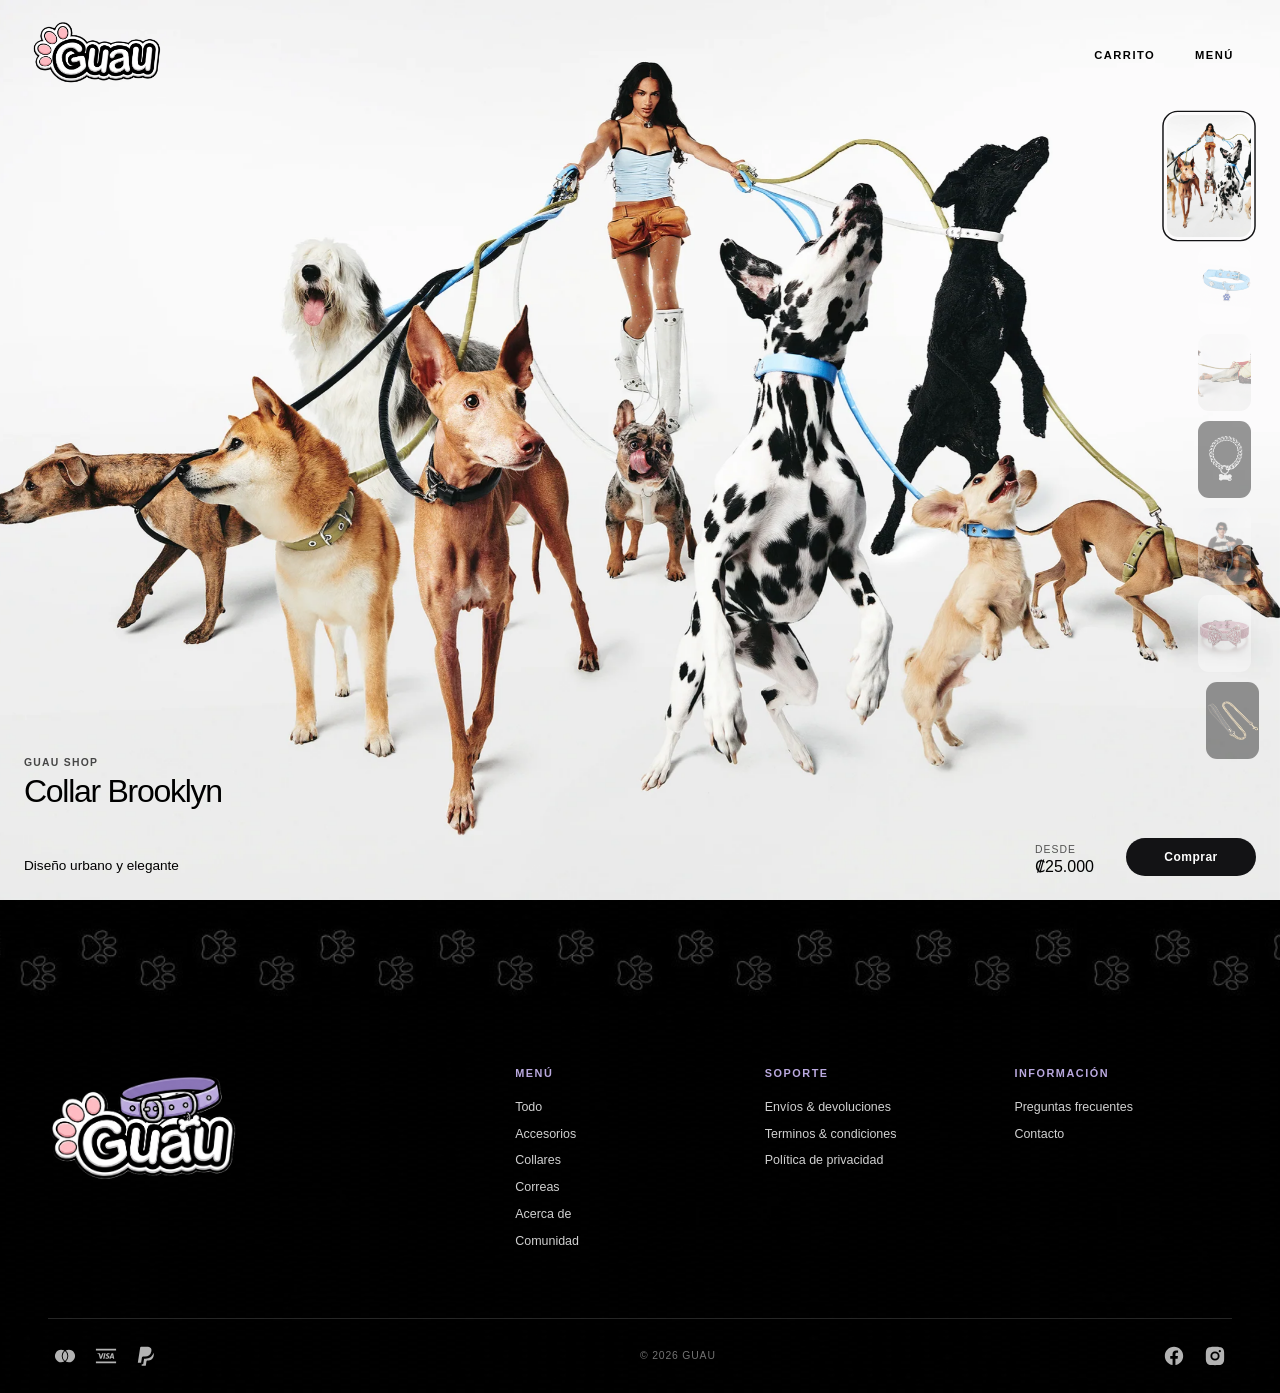
==== index.html @ c8d1e0d3 "first commit" ====
<!DOCTYPE html>
<html lang="en">

<head>
    <meta charset="UTF-8">
    <meta name="viewport" content="width=device-width, initial-scale=1.0">

    <title>GUAU SHOP</title>

    <meta name="description"
        content="GUAU es una tienda de accesorios para perros inspirada en la estética Y2K. Collares, correas y productos con estilo, personalidad y mucha actitud.">

    <meta name="theme-color" content="#000000">

    <link rel="icon" href="/favicon.ico" type="image/x-icon">
    <link rel="shortcut icon" href="/favicon.ico" type="image/x-icon">

    <link rel="stylesheet" href="/css/base.css">
    <link rel="stylesheet" href="/css/header.css">
    <link rel="stylesheet" href="/css/slider.css">
    <link rel="stylesheet" href="/css/cart.css">
    <link rel="stylesheet" href="/css/footer.css">

    <link rel="stylesheet" href="https://cdn.jsdelivr.net/npm/swiper@8/swiper-bundle.min.css" />

    <script src="https://code.jquery.com/jquery-3.6.3.min.js"
        integrity="sha256-pvPw+upLPUjgMXY0G+8O0xUf+/Im1MZjXxxgOcBQBXU=" crossorigin="anonymous"></script>

    <script src="//lunge.world/cdn/shop/t/2/assets/SwupBodyClassPlugin.min.js?v=13" type="text/javascript"></script>
</head>

<body class="template-index">
    <div id="mini-cart" class="panel cart-panel">
        <div class="cart-panel__content">
            <div class="cart-panel__inner">

                <!-- Cart header -->
                <div class="cart-panel__header">
                    <p class="cart-panel__title">
                        Carrito (<span id="cart-count">0</span>)
                    </p>

                    <button type="button" class="close-panel menu-close" aria-label="Cerrar carrito">
                        <svg class="menu-close-icon" width="41" height="41" viewBox="0 0 41 41" fill="none"
                            xmlns="http://www.w3.org/2000/svg">
                            <rect width="41" height="41" rx="10" fill="black" />
                            <rect x="25.9004" y="16.25" width="14" height="1.2" transform="rotate(135 25.9004 16.25)"
                                fill="#F6F5F0" />
                            <rect x="24.9004" y="26.25" width="14" height="1.2" transform="rotate(-135 24.9004 26.25)"
                                fill="#F6F5F0" />
                        </svg>
                    </button>
                </div>

                <!-- Empty cart -->
                <div class="cart-panel__empty empty-state">
                    <p class="cart-panel__empty-message">
                        Tu carrito está vacío
                    </p>

                    <div class="cart-panel__footer">
                        <a href="/collections/all" class="cart-panel__shop-button">
                            Explorar productos
                        </a>
                    </div>
                </div>

            </div>
        </div>
    </div>

    <div id="menu-content" class="panel menu-panel">
        <div class="menu-header">
            <p class="menu-title">Menú</p>

            <div class="close-panel menu-close" role="button" tabindex="0" aria-label="Cerrar menú">
                <svg class="menu-close-icon" width="41" height="41" viewBox="0 0 41 41" fill="none"
                    xmlns="http://www.w3.org/2000/svg">
                    <rect width="41" height="41" rx="10" fill="black" />
                    <rect x="25.9004" y="16.25" width="14" height="1.2" transform="rotate(135 25.9004 16.25)"
                        fill="#F6F5F0" />
                    <rect x="24.9004" y="26.25" width="14" height="1.2" transform="rotate(-135 24.9004 26.25)"
                        fill="#F6F5F0" />
                </svg>
            </div>
        </div>

        <div class="menu-navigation">
            <a class="menu-link" href="/collections/all">Todo</a>
            <a class="menu-link" href="/collections/accessories">Accesorios</a>
            <a class="menu-link" href="/collections/bundle-save">Paquete y Ahorro</a>
            <a class="menu-link" href="/collections/collar">Collares</a>
            <a class="menu-link" href="/collections/harness">Arneses</a>
            <a class="menu-link" href="/collections/leash">Correas</a>
        </div>

        <div class="menu-info">
            <a class="menu-link" href="/pages/about">Información</a>
        </div>
    </div>


    <div class="page-container">
        <header class="site-header">
            <div class="header-container">

                <a href="/" class="site-logo-link" aria-label="Ir al inicio">
                    <h1 class="site-logo">
                        <img class="site-logo-image" width="115" height="27" src="/images/logo.png" alt="Logo">
                    </h1>
                </a>

                <nav class="header-actions" aria-label="Acciones principales">

                    <div class="menu-wrapper menu-wrapper-navigation">
                        <div class="menu-trigger" data-trigger="mini-cart" role="button" tabindex="0">
                            <span class="header-span">
                                CARRITO
                            </span>
                        </div>
                    </div>

                    <div class="menu-wrapper menu-wrapper-navigation">
                        <div class="menu-trigger" data-trigger="menu-content" role="button" tabindex="0">
                            <span class="header-span">
                                MENÚ
                            </span>
                        </div>
                    </div>
                </nav>
            </div>
        </header>

        <main role="main" id="swup" class="page-transition">
            <section id="shopify-section-slider" class="shopify-section hero-section">

                <div class="home-slider hero-slider">
                    <div class="swiper-wrapper" id="hero-slides"><!-- DINAMIC CONTENT --></div>

                    <div class="mobile-slider-scrollbar">
                        <div class="slider-scrollbar"></div>
                    </div>
                </div>

                <div class="slider-thumbs thumbnail-slider">
                    <div class="swiper-wrapper thumbnail-wrapper" id="slider-thumbnails"><!-- DINAMIC CONTENT --></div>
                </div>
            </section>
        </main>

        <!-- FOOTER -->
        <footer class="footer">
            <div class="container">
                <div class="footer_inner">
                    <div class="c-footer">
                        <div class="layout">
                            <div class="layout_item w-50">
                                <div class="newsletter">
                                    <img class="footer-logo" src="/images/footer-logo.png" alt="Footer logo">
                                </div>
                            </div>

                            <div class="layout_item w-25">
                                <nav class="c-nav-tool">
                                    <h4 class="c-nav-tool_title">Menú</h4>
                                    <ul class="c-nav-tool_list">
                                        <li>
                                            <a href="/collections/all" class="c-link">Todo</a>
                                        </li>

                                        <li>
                                            <a href="/collections/all" class="c-link">Accesorios</a>
                                        </li>

                                        <li>
                                            <a href="/pages/about-us" class="c-link">Collares</a>
                                        </li>

                                        <li>
                                            <a href="/blogs/community" class="c-link">Correas</a>
                                        </li>

                                        <li>
                                            <a href="/pages/about-us" class="c-link">Acerca de</a>
                                        </li>

                                        <li>
                                            <a href="/blogs/community" class="c-link">Comunidad</a>
                                        </li>
                                    </ul>
                                </nav>
                            </div>

                            <div class="layout_item w-25">
                                <nav class="c-nav-tool">
                                    <h4 class="c-nav-tool_title">Soporte</h4>
                                    <ul class="c-nav-tool_list">

                                        <li class="c-nav-tool_item">
                                            <a href="/pages/shipping-returns" class="c-link">Envíos &amp;
                                                devoluciones</a>
                                        </li>

                                        <li class="c-nav-tool_item">
                                            <a href="/pages/terms-conditions" class="c-link">Terminos &amp;
                                                condiciones</a>
                                        </li>

                                        <li class="c-nav-tool_item">
                                            <a href="/pages/privacy-policy" class="c-link">Política de privacidad</a>
                                        </li>
                                    </ul>
                                </nav>
                            </div>

                            <div class="layout_item w-25">
                                <nav class="c-nav-tool">
                                    <h4 class="c-nav-tool_title">Información</h4>
                                    <ul class="c-nav-tool_list">
                                        <li class="c-nav-tool_item">
                                            <a href="/pages/help" class="c-link">Preguntas frecuentes</a>
                                        </li>

                                        <li class="c-nav-tool_item">
                                            <a href="/pages/contact" class="c-link">Contacto</a>
                                        </li>
                                    </ul>
                                </nav>
                            </div>
                        </div>
                        <div class="layout c-2">
                            <div class="layout_item w-50">
                                <ul class="socials-div">
                                    <li>
                                        <svg class="footer-icon" xmlns="http://www.w3.org/2000/svg" viewBox="0 0 24 24"
                                            width="32" height="32">
                                            <path fill="none" d="M0 0h24v24H0z" />
                                            <path
                                                d="M12 6.654a6.786 6.786 0 0 1 2.596 5.344A6.786 6.786 0 0 1 12 17.34a6.786 6.786 0 0 1-2.596-5.343A6.786 6.786 0 0 1 12 6.654zm-.87-.582A7.783 7.783 0 0 0 8.4 12a7.783 7.783 0 0 0 2.728 5.926 6.798 6.798 0 1 1 .003-11.854zm1.742 11.854A7.783 7.783 0 0 0 15.6 12a7.783 7.783 0 0 0-2.73-5.928 6.798 6.798 0 1 1 .003 11.854z" />
                                        </svg>
                                    </li>
                                    <li>
                                        <svg class="footer-icon" xmlns="http://www.w3.org/2000/svg" viewBox="0 0 24 24"
                                            width="32" height="32">
                                            <path fill="none" d="M0 0h24v24H0z" />
                                            <path
                                                d="M1 4h22v2H1V4zm0 14h22v2H1v-2zm18.622-3.086l-.174-.87h-1.949l-.31.863-1.562.003c1.005-2.406 1.75-4.19 2.236-5.348.127-.303.353-.457.685-.455.254.002.669.002 1.245 0L21 14.912l-1.378.003zm-1.684-2.062h1.256l-.47-2.18-.786 2.18zM7.872 9.106l1.57.002-2.427 5.806-1.59-.001c-.537-2.07-.932-3.606-1.184-4.605-.077-.307-.23-.521-.526-.622-.263-.09-.701-.23-1.315-.419v-.16h2.509c.434 0 .687.21.769.64l.62 3.289 1.574-3.93zm3.727.002l-1.24 5.805-1.495-.002 1.24-5.805 1.495.002zM14.631 9c.446 0 1.01.138 1.334.267l-.262 1.204c-.293-.118-.775-.277-1.18-.27-.59.009-.954.256-.954.493 0 .384.632.578 1.284.999.743.48.84.91.831 1.378-.01.971-.831 1.929-2.564 1.929-.791-.012-1.076-.078-1.72-.306l.272-1.256c.656.274.935.361 1.495.361.515 0 .956-.207.96-.568.002-.257-.155-.384-.732-.702-.577-.317-1.385-.756-1.375-1.64C12.033 9.759 13.107 9 14.63 9z" />
                                        </svg>
                                    </li>
                                    <li>
                                        <svg class="footer-icon" xmlns="http://www.w3.org/2000/svg" viewBox="0 0 24 24"
                                            width="32" height="32">
                                            <path fill="none" d="M0 0h24v24H0z" />
                                            <path
                                                d="M20.067 8.478c.492.88.556 2.014.3 3.327-.74 3.806-3.276 5.12-6.514 5.12h-.5a.805.805 0 0 0-.794.68l-.04.22-.63 3.993-.032.17a.804.804 0 0 1-.794.679H7.72a.483.483 0 0 1-.477-.558L7.418 21h1.518l.95-6.02h1.385c4.678 0 7.75-2.203 8.796-6.502zm-2.96-5.09c.762.868.983 1.81.752 3.285-.019.123-.04.24-.062.36-.735 3.773-3.089 5.446-6.956 5.446H8.957c-.63 0-1.174.414-1.354 1.002l-.014-.002-.93 5.894H3.121a.051.051 0 0 1-.05-.06l2.598-16.51A.95.95 0 0 1 6.607 2h5.976c2.183 0 3.716.469 4.523 1.388z" />
                                        </svg>
                                    </li>
                                </ul>
                            </div>
                            <div class="layout_item w-25">
                                <div class="footer_copyright">
                                    <p>&copy; 2026 GUAU</p>
                                </div>

                            </div>
                            <div class="layout_item w-25"
                                style="display:flex;justify-content: end;align-items: center;">
                                <ul class="socials-div">
                                    <li>
                                        <a href="#">
                                            <svg class="footer-icon" xmlns="http://www.w3.org/2000/svg"
                                                viewBox="0 0 24 24" width="32" height="32">
                                                <path fill="none" d="M0 0h24v24H0z" />
                                                <path
                                                    d="M12 2C6.477 2 2 6.477 2 12c0 4.991 3.657 9.128 8.438 9.879V14.89h-2.54V12h2.54V9.797c0-2.506 1.492-3.89 3.777-3.89 1.094 0 2.238.195 2.238.195v2.46h-1.26c-1.243 0-1.63.771-1.63 1.562V12h2.773l-.443 2.89h-2.33v6.989C18.343 21.129 22 16.99 22 12c0-5.523-4.477-10-10-10z" />
                                            </svg>
                                        </a>
                                    </li>
                                    <li>
                                        <a href="#">
                                            <svg class="footer-icon" xmlns="http://www.w3.org/2000/svg"
                                                viewBox="0 0 24 24" width="32" height="32">
                                                <path fill="none" d="M0 0h24v24H0z" />
                                                <path
                                                    d="M12 2c2.717 0 3.056.01 4.122.06 1.065.05 1.79.217 2.428.465.66.254 1.216.598 1.772 1.153a4.908 4.908 0 0 1 1.153 1.772c.247.637.415 1.363.465 2.428.047 1.066.06 1.405.06 4.122 0 2.717-.01 3.056-.06 4.122-.05 1.065-.218 1.79-.465 2.428a4.883 4.883 0 0 1-1.153 1.772 4.915 4.915 0 0 1-1.772 1.153c-.637.247-1.363.415-2.428.465-1.066.047-1.405.06-4.122.06-2.717 0-3.056-.01-4.122-.06-1.065-.05-1.79-.218-2.428-.465a4.89 4.89 0 0 1-1.772-1.153 4.904 4.904 0 0 1-1.153-1.772c-.248-.637-.415-1.363-.465-2.428C2.013 15.056 2 14.717 2 12c0-2.717.01-3.056.06-4.122.05-1.066.217-1.79.465-2.428a4.88 4.88 0 0 1 1.153-1.772A4.897 4.897 0 0 1 5.45 2.525c.638-.248 1.362-.415 2.428-.465C8.944 2.013 9.283 2 12 2zm0 5a5 5 0 1 0 0 10 5 5 0 0 0 0-10zm6.5-.25a1.25 1.25 0 0 0-2.5 0 1.25 1.25 0 0 0 2.5 0zM12 9a3 3 0 1 1 0 6 3 3 0 0 1 0-6z" />
                                            </svg>
                                        </a>
                                    </li>
                                </ul>
                            </div>
                        </div>
                    </div>
                </div>
            </div>
        </footer>
    </div>

    <div class="panel-overlay"></div>

    <script src="https://cdn.jsdelivr.net/npm/swiper@8/swiper-bundle.min.js"></script>

    <script src="/js/header.js"></script>
    <script src="/js/slider-data.js"></script>
    <script src="/js/slider-render.js"></script>
    <script src="/js/slider.js"></script>
</body>

</html>
---- css/base.css ----
:root {
  --light: #ffffff;
  --dark: #131315;
  --footer-accent: #baa9df;
  --footer-muted: rgba(255, 255, 255, 0.6);
  --footer-border: rgba(255, 255, 255, 0.15);
}

*,
*:before,
*:after {
  margin: 0;
  padding: 0;
  box-sizing: border-box;
  background: none;
  text-decoration: none;
  outline: none;
  font-family: inherit;
  font-size: inherit;
  line-height: inherit;
  color: inherit;
  -moz-osx-font-smoothing: grayscale;
  -webkit-font-smoothing: antialiased;
  -webkit-text-size-adjust: none;
  text-size-adjust: none;
}

body,
html {
  width: 100%;
  height: 100%;
}

body {
  font-family: Clear, sans-serif;
}

/* CUSTOM SCROLLBAR */

html {
  scrollbar-width: thin;
  scrollbar-color: #131315 transparent;
}

body::-webkit-scrollbar {
  width: 6px;
}

body::-webkit-scrollbar-track {
  background: transparent;
}

body::-webkit-scrollbar-thumb {
  background: #131315;
  border-radius: 999px;
  border: 1px solid transparent;
  background-clip: padding-box;
}

body::-webkit-scrollbar-thumb:hover {
  background: #000;
}

/* Firefox */
html {
  scrollbar-width: thin;
  scrollbar-color: #131315 transparent;
}

h1,
h2,
h3,
h4,
h5,
h6 {
  margin: 0;
  padding: 0;
  font-weight: 400;
  font-size: inherit;
}

img {
  max-width: 100%;
}

button {
  border: 0;
}

a {
  text-decoration: none;
}

ul {
  list-style: none;
}
---- css/header.css ----
.site-header {
  position: absolute;
  top: 0;
  left: 0;
  z-index: 1000;
  width: 100%;
  background: transparent;
  font-family: "Inter", sans-serif;
}

.header-container {
  display: flex;
  align-items: center;
  justify-content: space-between;
  width: 100%;
  padding: 1rem 1.5rem;
}

.site-logo {
  margin: 0;
  padding: 0;
  line-height: 0;
}

.site-logo-link {
  display: inline-flex;
  align-items: center;
  text-decoration: none;
  transition:
    opacity 0.25s ease,
    transform 0.25s ease;
}

.site-logo-link:hover {
  opacity: 0.8;
  transform: translateY(-1px);
}

.site-logo-image {
  display: block;
  width: auto;
  height: 80px;
  object-fit: contain;
}

.header-actions {
  position: relative;
  display: flex;
  align-items: center;
  gap: 0.35rem;
}

.menu-wrapper {
  position: relative;
}

.menu-trigger {
  position: relative;
  display: flex;
  align-items: center;
  justify-content: center;
  min-height: 42px;
  padding: 0 0.65rem;
  cursor: pointer;
  user-select: none;
  transition:
    opacity 0.25s ease;
}

.menu-trigger:hover {
  opacity: 0.65;
}

.header-span {
  display: flex;
  align-items: center;
  justify-content: center;
  min-width: 40px;
  height: 40px;
  color: inherit;
  font-size: 0.65rem;
  font-weight: 600;
  line-height: 1;
  letter-spacing: 0.13em;
  text-transform: uppercase;
  white-space: nowrap;
}

.header-span,
.cart-icon {
  pointer-events: none;
}

.menu-panel {
  width: 360px;
  max-width: calc(100vw - 2rem);
  margin: 0.5rem;
  padding: 1rem;
  box-sizing: border-box;

  color: #131315;
  opacity: 0;
  visibility: hidden;
  pointer-events: none;

  border-radius: 12px;
  transform: translateX(20px);

  background-color: #fff;

  transition:
    opacity 0.3s ease,
    visibility 0.3s ease,
    transform 0.3s ease;
}

/* ==========================================
   MENU PANEL
========================================== */

.menu-panel {
  width: 360px;
  max-width: calc(100vw - 2rem);
  margin: 0.5rem;
  padding: 1rem;
  box-sizing: border-box;

  position: fixed;
  top: 0;
  right: 0;
  z-index: 9999;

  color: #131315;
  background-color: #fff;
  border-radius: 12px;

  opacity: 0;
  visibility: hidden;
  pointer-events: none;

  transform: translateX(20px);

  transition:
    opacity 0.3s ease,
    visibility 0.3s ease,
    transform 0.3s ease;
}

/* ==========================================
   CART PANEL
========================================== */

.cart-panel {
  width: 400px;
  max-width: calc(100vw - 1rem);
  height: 100vh;

  position: fixed;
  top: 0;
  right: 0;
  z-index: 9999;

  box-sizing: border-box;

  background: #fff;

  opacity: 0;
  visibility: hidden;
  pointer-events: none;

  transform: translateX(calc(100% + 1rem));

  transition:
    transform 0.4s cubic-bezier(0.65, 0.05, 0.36, 1),
    opacity 0.4s ease,
    visibility 0.4s ease;

  -webkit-transform: translateX(calc(100% + 1rem));
  -webkit-transition:
    -webkit-transform 0.4s cubic-bezier(0.65, 0.05, 0.36, 1),
    opacity 0.4s ease,
    visibility 0.4s ease;
}

/* ==========================================
   MENU ABIERTO
========================================== */

.menu-panel.active {
  opacity: 1;
  visibility: visible;
  pointer-events: auto;
  transform: translateX(0);
}

/* ==========================================
   CARRITO ABIERTO
========================================== */

.cart-panel.active {
  opacity: 1;
  visibility: visible;
  pointer-events: auto;

  transform: translateX(0);
  -webkit-transform: translateX(0);
}

/* ==========================================
   MENU HEADER
========================================== */

.menu-header {
  display: flex;
  align-items: center;
  justify-content: space-between;
  width: 100%;
}

.menu-title {
  margin: 0;
  padding: 0.5rem 0;
  color: #131315;
  font-size: 0.85rem;
  font-weight: 500;
  line-height: 1.4;
}

.menu-close {
  width: 33px;
  display: flex;
  align-items: center;
  justify-content: center;
  cursor: pointer;
  line-height: 0;
  transition: opacity 0.2s ease;
}

.menu-close:hover {
  opacity: 0.7;
}

.menu-close-icon {
  display: block;
  pointer-events: none;
}

/* ==========================================
   MENU NAVIGATION
========================================== */

.menu-navigation {
  display: flex;
  flex-direction: column;
  padding-top: 1rem;
  margin-bottom: 3rem;
}

.menu-link {
  position: relative;
  display: inline-flex;
  align-items: center;
  width: fit-content;

  margin-bottom: 0.5rem;

  color: #131315;
  font-size: 0.85rem;
  font-weight: 400;
  line-height: 1.5;

  text-decoration: none;

  transition:
    opacity 0.2s ease,
    transform 0.2s ease;
}

.menu-link::after {
  content: "";

  position: absolute;
  left: 0;
  bottom: 0;

  width: 0;
  height: 1px;

  background-color: currentColor;

  transition: width 0.25s ease;
}

.menu-link:hover {
  opacity: 0.7;
  transform: translateX(3px);
}

.menu-link:hover::after {
  width: 100%;
}

.menu-info {
  padding-bottom: 0.25rem;
}

/* ==========================================
   OVERLAY
========================================== */

.panel-overlay {
  position: fixed;
  inset: 0;

  z-index: 9998;

  background: rgba(19, 19, 21, 0.45);

  opacity: 0;
  visibility: hidden;
  pointer-events: none;

  transition:
    opacity 0.4s ease,
    visibility 0.4s ease;
}

.panel-overlay.active {
  opacity: 1;
  visibility: visible;
  pointer-events: auto;
}

/* ==========================================
   HEADER COLORS
========================================== */

.site-header.header-light .header-span {
  color: #000 !important;
}

.site-header.header-dark .header-span {
  color: #fff !important;
}

@media screen and (min-width: 768px) {
  .menu-panel {
    margin: 0.75rem;
  }
}

@media screen and (min-width: 1024px) {
  .menu-panel {
    margin: 0.75rem;
  }
}

@media screen and (max-width: 600px) {
  .menu-panel {
    top: 0.5rem;
    right: 0.5rem;
    width: calc(100vw - 1rem);
    max-width: none;
    margin: 0;
    padding: 1rem;
    border-radius: 0.65rem;
  }

  .menu-title {
    font-size: 0.8rem;
  }

  .menu-navigation {
    padding-top: 0.85rem;
    margin-bottom: 2.5rem;
  }

  .menu-link {
    font-size: 0.82rem;
  }

  .menu-close-icon {
    width: 30px;
    height: 30px;
  }
}

@media screen and (max-width: 380px) {
  .menu-panel {
    top: 0.4rem;
    right: 0.4rem;
    width: calc(100vw - 0.8rem);
    padding: 0.85rem;
  }

  .menu-navigation {
    margin-bottom: 2rem;
  }

  .menu-link {
    font-size: 0.8rem;
  }
}

@media screen and (min-width: 768px) {
  .header-container {
    padding: 1rem 1.5rem;
  }

  .header-actions {
    gap: 0.5rem;
  }

  .menu-trigger {
    min-height: 44px;
    padding: 0 0.75rem;
  }

  .header-span {
    font-size: 0.68rem;
  }
}

@media screen and (min-width: 1024px) {
  .header-container {
    padding: 1rem 2rem;
  }

  .header-actions {
    gap: 0.75rem;
  }

  .menu-trigger {
    padding: 0 0.85rem;
  }

  .header-span {
    font-size: 0.7rem;
  }
}

@media screen and (max-width: 480px) {
  .header-container {
    padding: 0.75rem 0.85rem;
  }

  .site-logo-image {
    width: 120px;
    height: auto;
  }

  .header-actions {
    gap: 0.15rem;
  }

  .menu-trigger {
    min-height: 38px;
    padding: 0 0.4rem;
  }

  .header-span {
    min-width: 36px;
    height: 36px;

    font-size: 0.58rem;
    letter-spacing: 0.1em;
  }
}
---- css/slider.css ----
.page-transition {
  width: 100%;
}

.hero-section {
  position: relative;
  width: 100%;
}

.hero-slider {
  position: relative;
  top: 0;
  left: 0;
  width: 100%;
  height: 100vh;
  overflow: hidden;
}

.hero-slide {
  position: relative;
  width: 100%;
  height: 100%;
  overflow: hidden;
}

.hero-slide-content {
  position: relative;
  width: 100%;
  height: 100%;
}

.hero-media {
  display: block;
  width: 100%;
  height: 100%;
}

.hero-image {
  display: block;
  width: 100%;
  height: 100%;
  object-fit: cover;
}

.swiper-nav {
  position: absolute;
  top: 0;
  z-index: 99;
  width: 50%;
  height: 100%;
}

.swiper-prev {
  left: 0;
}

.swiper-next {
  right: 0;
}

.slider-info {
  position: absolute;
  left: 0;
  bottom: 0;
  z-index: 100;
  width: 100%;
  padding: 2rem;
  pointer-events: none;
}

.hero-info {
  width: 100%;
  color: inherit;
}

.hero-info-main {
  width: 100%;
}

.hero-info-heading {
  width: 100%;
  margin-bottom: 2rem;
}

.hero-eyebrow {
  display: block;

  margin-bottom: 0.5rem;

  font-size: 0.65rem;
  font-weight: 600;
  letter-spacing: 0.12em;
  text-transform: uppercase;

  opacity: 0.7;
}

.hero-title {
  max-width: 700px;

  margin: 0;

  font-size: clamp(2rem, 4vw, 4.5rem);
  font-weight: 500;
  line-height: 0.95;
  letter-spacing: -0.04em;
}

.hero-info-footer {
  display: flex;
  align-items: flex-end;
  justify-content: space-between;

  width: 100%;

  gap: 2rem;
}

.hero-description-wrapper {
  max-width: 360px;
}

.hero-description {
  margin: 0;

  font-size: 0.85rem;
  line-height: 1.45;
}

.hero-purchase {
  display: flex;
  align-items: flex-end;

  gap: 2rem;

  flex-shrink: 0;
}

.hero-price {
  display: flex;
  flex-direction: column;

  gap: 0.15rem;

  white-space: nowrap;
}

.hero-price-label {
  font-size: 0.65rem;
  text-transform: uppercase;
  letter-spacing: 0.1em;

  opacity: 0.65;
}

.hero-price-value {
  font-size: 1rem;
  font-weight: 500;
}

.hero-info-action {
  display: flex;
  align-items: center;
  justify-content: flex-end;
}

.shop-btn {
  display: inline-flex;
  align-items: center;
  justify-content: center;

  min-width: 130px;

  padding: 0.75rem 1.25rem;

  margin: 0;

  border-radius: 999px;

  font-size: 0.75rem;
  font-weight: 600;
  letter-spacing: 0.04em;

  text-decoration: none;

  cursor: pointer;
  pointer-events: auto;

  transition:
    opacity 0.2s ease,
    transform 0.2s ease;
}

.shop-btn:hover {
  opacity: 0.8;
}

.shop-btn:active {
  transform: scale(0.97);
}

.hero-slide.theme-light {
  color: #000 !important;
}

.hero-slide.theme-light .hero-info,
.hero-slide.theme-light .hero-title,
.hero-slide.theme-light .hero-description,
.hero-slide.theme-light .hero-info-column,
.hero-slide.theme-light .hero-info-column p {
  color: #000 !important;
}

.hero-slide.theme-dark {
  color: #fff !important;
}

.hero-slide.theme-dark .hero-info,
.hero-slide.theme-dark .hero-title,
.hero-slide.theme-dark .hero-description,
.hero-slide.theme-dark .hero-info-column,
.hero-slide.theme-dark .hero-info-column p {
  color: #fff !important;
}

.hero-slide.theme-light .shop-btn {
  background-color: #131315;
  color: #fff !important;
}

.hero-slide.theme-light .shop-btn:visited,
.hero-slide.theme-light .shop-btn:hover,
.hero-slide.theme-light .shop-btn:active {
  color: #fff !important;
}

.hero-slide.theme-dark .shop-btn {
  background-color: #fff;
  color: #000 !important;
}

.hero-slide.theme-dark .shop-btn:visited,
.hero-slide.theme-dark .shop-btn:hover,
.hero-slide.theme-dark .shop-btn:active {
  color: #000 !important;
}

.primary-btn-dark {
  background-color: #131315;
  color: #fff;
}

.primary-btn-white {
  background-color: #fff;
  color: #131315;
}

.hero-slide.theme-light .swiper-nav {
  color: #000 !important;
}

.hero-slide.theme-dark .swiper-nav {
  color: #fff !important;
}

.has-overlay {
  color: inherit;
}

.mobile-slider-scrollbar {
  position: absolute;
  bottom: 0;
  left: 0;
  z-index: 20;

  display: block;

  width: 100%;

  padding: 0 1rem;
  margin-bottom: 1rem;
}

.slider-scrollbar {
  width: 100%;
  height: 2px;

  background-color: rgba(0, 0, 0, 0.2);
}

.reversed-scrollbar .slider-scrollbar {
  background-color: rgba(255, 255, 255, 0.35);
}

.slider-thumbs .swiper-slide {
  width: 63px;
  height: 87px;
  border-radius: 1rem;
  position: relative;
  opacity: 0.4;
  transition: all 0.6s ease;
  -webkit-transition: all 0.6s ease;
  padding: 5px;
}

.slider-thumbs .swiper-slide:hover {
  opacity: 1;
}

.swiper-slide-thumb-active .progress {
  stroke-linecap: round;
  stroke-dasharray: 426.641px;
  stroke-dashoffset: 426.641px;
  animation: draw linear forwards;
}

@keyframes draw {
  0% {
    stroke-dashoffset: 426.641px;
  }
  to {
    stroke-dashoffset: 0;
  }
}

.slider-thumbs .swiper-slide:not(:last-child) {
  margin-right: 8px;
}

.slider-thumbs .swiper-slide-thumb-active {
  width: 94px;
  height: 132px;
  opacity: 1;
}

.slider-thumbs .swiper-slide .progress-thumb {
  opacity: 0;
  transition: none;
  -webkit-transition: none;
}

.slider-thumbs .swiper-slide-thumb-active .progress-thumb {
  opacity: 1;
  transition: opacity 0.4s ease 0.6s;
  -webkit-transition: opacity 0.4s ease 0.6s;
}

.slider-thumbs .swiper-slide img {
  aspect-ratio: 3/5;
  border-radius: calc(1rem - 5px);
  width: 100%;
}

.thumbnail-slider {
  position: absolute;
  right: 0;
  bottom: 7.5rem;
  z-index: 99;
  display: none;
  padding: 1rem;
  overflow: hidden;
}

.thumbnail-wrapper {
  display: flex;
  flex-direction: column;
  align-items: flex-end;
}

.thumbnail-slide,
.slider-thumbnail {
  position: relative;
  width: 94px;
  height: 132px;
  cursor: pointer;
}

.thumbnail-image {
  display: block;
  width: 100%;
  height: 100%;
  object-fit: cover;
}

.progress-thumb {
  position: absolute;
  top: 0;
  left: 0;
  z-index: 2;
  width: 94px;
  height: 132px;
  pointer-events: none;
}

.progress-thumb svg {
  position: absolute;
  top: 0;
  left: 0;
  width: 94px;
  height: 132px;
  overflow: visible;
}

.progress {
  fill: none;
  stroke-width: 1.5;
  stroke-dasharray: 520;
  stroke-dashoffset: 520;
  transform-origin: center;
  animation-name: sliderProgress;
  animation-timing-function: linear;
  animation-fill-mode: forwards;
  animation-iteration-count: 1;
}

.slider-thumbnail.theme-light .progress path {
  stroke: #131315;
}

.slider-thumbnail.theme-dark .progress path {
  stroke: #fff;
}

@keyframes sliderProgress {
  from {
    stroke-dashoffset: 520;
  }

  to {
    stroke-dashoffset: 0;
  }
}

/* CURSORES DE NAVEGACIÓN DEL SLIDER */

.hero-slide.theme-light .swiper-prev {
  cursor:
    url("data:image/svg+xml,%0A%3Csvg width='41px' height='41px' viewBox='0 0 41 41' xmlns='http://www.w3.org/2000/svg'%3E%3Cg transform='translate(40 1) scale(-1 1)'%3E%3Cpolygon fill='%23000000' points='23.5195 19.51 18.0095 14 17.161 14.8485 21.8225 19.51 17.161 24.1715 18.0095 25.0201'/%3E%3Crect stroke='%23000000' stroke-opacity='.3' x='0' y='0' width='39' height='39' rx='19.5' fill='none'/%3E%3C/g%3E%3C/svg%3E"),
    pointer;
}

.hero-slide.theme-light .swiper-next {
  cursor:
    url("data:image/svg+xml,%0A%3Csvg width='41px' height='41px' viewBox='0 0 41 41' xmlns='http://www.w3.org/2000/svg'%3E%3Cg transform='translate(1 1)'%3E%3Cpolygon fill='%23000000' points='23.5195 19.51 18.0095 14 17.161 14.8485 21.8225 19.51 17.161 24.1715 18.0095 25.0201'/%3E%3Crect stroke='%23000000' stroke-opacity='.3' x='0' y='0' width='39' height='39' rx='19.5' fill='none'/%3E%3C/g%3E%3C/svg%3E"),
    pointer;
}

/* SLIDES OSCUROS → FLECHAS BLANCAS */

.hero-slide.theme-dark .swiper-prev {
  cursor:
    url("data:image/svg+xml,%0A%3Csvg width='41px' height='41px' viewBox='0 0 41 41' xmlns='http://www.w3.org/2000/svg'%3E%3Cg transform='translate(40 1) scale(-1 1)'%3E%3Cpolygon fill='%23ffffff' points='23.5195 19.51 18.0095 14 17.161 14.8485 21.8225 19.51 17.161 24.1715 18.0095 25.0201'/%3E%3Crect stroke='%23ffffff' stroke-opacity='.3' x='0' y='0' width='39' height='39' rx='19.5' fill='none'/%3E%3C/g%3E%3C/svg%3E"),
    pointer;
}

.hero-slide.theme-dark .swiper-next {
  cursor:
    url("data:image/svg+xml,%0A%3Csvg width='41px' height='41px' viewBox='0 0 41 41' xmlns='http://www.w3.org/2000/svg'%3E%3Cg transform='translate(1 1)'%3E%3Cpolygon fill='%23ffffff' points='23.5195 19.51 18.0095 14 17.161 14.8485 21.8225 19.51 17.161 24.1715 18.0095 25.0201'/%3E%3Crect stroke='%23ffffff' stroke-opacity='.3' x='0' y='0' width='39' height='39' rx='19.5' fill='none'/%3E%3C/g%3E%3C/svg%3E"),
    pointer;
}

@media (min-width: 960px) {
  .slider-info {
    padding: 1.5rem;
  }

  .hero-info {
    width: 100%;
  }

  .hero-info-action {
    width: auto;
  }

  .hero-title {
    padding-top: 0;

    margin-bottom: 0;

    font-size: 2rem;
  }

  .shop-btn {
    margin-bottom: 0;
  }

  .thumbnail-slider {
    display: block;
  }

  .mobile-slider-scrollbar {
    display: none;
  }
}

@media (max-width: 959px) {
  .slider-info {
    padding: 1.25rem;
    padding-bottom: 2rem;
  }

  .hero-info-heading {
    margin-bottom: 1.5rem;
  }

  .hero-title {
    font-size: clamp(1.8rem, 8vw, 3rem);
  }

  .hero-info-footer {
    display: flex;
    flex-direction: column;
    align-items: flex-start;

    gap: 1rem;
  }

  .hero-description-wrapper {
    max-width: 320px;
  }

  .hero-purchase {
    display: flex;
    align-items: center;
    justify-content: space-between;

    width: 100%;

    gap: 1rem;
  }

  .hero-info-action {
    justify-content: flex-end;
  }

  .shop-btn {
    min-width: 120px;
  }
}

@media (max-width: 600px) {
  .slider-info {
    padding: 1rem;
    padding-bottom: 1.5rem;
  }

  .hero-eyebrow {
    font-size: 0.58rem;
  }

  .hero-title {
    font-size: 2rem;
    line-height: 0.95;
  }

  .hero-info-heading {
    margin-bottom: 1.25rem;
  }

  .hero-info-footer {
    gap: 1rem;
  }

  .hero-description-wrapper {
    max-width: 280px;
  }

  .hero-description {
    font-size: 0.78rem;
  }

  .hero-purchase {
    width: 100%;
  }

  .hero-price {
    flex-direction: row;
    align-items: baseline;

    gap: 0.5rem;
  }

  .hero-info-action {
    width: auto;
  }

  .shop-btn {
    width: auto;
    min-width: 120px;
  }
}
---- css/cart.css ----
.cart-panel {
  position: fixed;
  top: 0;
  right: 0;
  z-index: 10000;

  width: 360px;
  max-width: calc(100vw - 2rem);
  height: calc(100vh - 1rem);

  margin: 0.5rem;

  box-sizing: border-box;

  background-color: #fff;
  color: #131315;

  border-radius: 0.75rem;

  overflow: hidden;

  opacity: 0;
  visibility: hidden;
  pointer-events: none;

  transform: translateX(20px);

  transition:
    opacity 0.3s ease,
    visibility 0.3s ease,
    transform 0.3s ease;
}

.cart-panel.is-open {
  opacity: 1;
  visibility: visible;
  pointer-events: auto;

  transform: translateX(0);
}

.cart-panel__content {
  width: 100%;
  height: 100%;

  overflow-y: auto;
  overflow-x: hidden;

  scrollbar-width: thin;
  scrollbar-color: rgba(19, 19, 21, 0.25) transparent;
}

.cart-panel__content::-webkit-scrollbar {
  width: 5px;
}

.cart-panel__content::-webkit-scrollbar-track {
  background: transparent;
}

.cart-panel__content::-webkit-scrollbar-thumb {
  background-color: rgba(19, 19, 21, 0.25);
  border-radius: 999px;
}

.cart-panel__inner {
  display: flex;
  flex-direction: column;
  justify-content: space-between;

  width: 100%;
  min-height: 100%;

  box-sizing: border-box;

  padding: 1rem;
}

.cart-panel__header {
  display: flex;
  align-items: center;
  justify-content: space-between;
  width: 100%;
  padding-bottom: 1rem;
}

.cart-panel__title {
  margin: 0;
  padding: 0.5rem 0;
  color: #131315;
  font-size: 0.85rem;
  font-weight: 500;
  line-height: 1.4;
}

.cart-panel__close:hover {
  opacity: 0.7;
}

.cart-panel__close:active {
  transform: scale(0.95);
}

.cart-panel__close:focus-visible {
  outline: 2px solid #131315;
  outline-offset: 3px;
}

.cart-panel__empty {
  display: flex;
  flex-direction: column;
  justify-content: space-between;

  flex: 1;

  min-height: 0;

  width: 100%;
}

.cart-panel__empty-message {
  display: flex;
  align-items: center;
  justify-content: center;

  flex: 1;

  margin: 0;

  padding: 2rem 0;

  color: #131315;

  font-size: 0.85rem;
  font-weight: 400;

  line-height: 1.5;

  text-align: center;
}

.cart-panel__footer {
  width: 100%;

  margin-top: 0.5rem;
  padding-top: 1rem;

  border-top: 1px solid rgba(19, 19, 21, 0.2);
}

.cart-panel__shop-button {
  display: flex;
  align-items: center;
  justify-content: center;

  width: 100%;
  min-height: 46px;

  box-sizing: border-box;

  padding: 0.75rem 1.25rem;

  border-radius: 999px;

  background-color: #131315;
  color: #fff;

  font-size: 0.75rem;
  font-weight: 600;

  line-height: 1.2;
  letter-spacing: 0.04em;

  text-align: center;
  text-decoration: none;

  cursor: pointer;

  transition:
    opacity 0.2s ease,
    transform 0.2s ease,
    background-color 0.2s ease;
}

.cart-panel__shop-button:hover {
  opacity: 0.85;
}

.cart-panel__shop-button:active {
  transform: scale(0.98);
}

.cart-panel__shop-button:focus-visible {
  outline: 2px solid #131315;
  outline-offset: 3px;
}

@media screen and (min-width: 768px) {
  .cart-panel {
    width: 360px;

    margin: 0.75rem;

    height: calc(100vh - 1.5rem);
  }

  .cart-panel__inner {
    padding: 1rem;
  }
}

@media screen and (min-width: 1024px) {
  .cart-panel {
    width: 380px;

    margin: 0.75rem;

    height: calc(100vh - 1.5rem);
  }
}

@media screen and (max-width: 600px) {
  .cart-panel {
    top: 0.5rem;
    right: 0.5rem;

    width: calc(100vw - 1rem);
    max-width: none;

    height: calc(100vh - 1rem);

    margin: 0;

    border-radius: 0.65rem;
  }

  .cart-panel__inner {
    padding: 0.9rem;
  }

  .cart-panel__header {
    padding-bottom: 0.85rem;
  }

  .cart-panel__title {
    font-size: 0.8rem;
  }

  .cart-panel__empty-message {
    padding: 1.5rem 0;

    font-size: 0.8rem;
  }

  .cart-panel__footer {
    padding-top: 0.85rem;
  }

  .cart-panel__shop-button {
    min-height: 44px;

    font-size: 0.72rem;
  }
}

@media screen and (max-width: 380px) {
  .cart-panel {
    top: 0.4rem;
    right: 0.4rem;

    width: calc(100vw - 0.8rem);
    height: calc(100vh - 0.8rem);

    border-radius: 0.6rem;
  }

  .cart-panel__inner {
    padding: 0.8rem;
  }

  .cart-panel__title {
    font-size: 0.78rem;
  }

  .cart-panel__empty-message {
    font-size: 0.78rem;
  }

  .cart-panel__shop-button {
    min-height: 42px;

    padding: 0.7rem 1rem;

    font-size: 0.7rem;
  }
}

@media (prefers-reduced-motion: reduce) {
  .cart-panel,
  .cart-panel__close,
  .cart-panel__shop-button {
    transition: none;
  }
}
---- css/footer.css ----
.footer {
  position: relative;
  display: flex;
  align-items: center;
  width: 100%;
  background-color: #000;
  background-image: url("/images/footer-bg.jpg");
  background-repeat: no-repeat;
  background-position: center;
  background-size: cover;
  color: var(--light);
  font-family: "Inter", sans-serif;
}

.footer::before {
  content: "";
  position: absolute;
  inset: 0;
  background: rgba(0, 0, 0, 0.2);
  pointer-events: none;
}

.footer_inner {
  position: relative;
  z-index: 1;
  width: 100%;
  margin-top: 8.5rem;
  padding: 2rem 2rem 1.25rem;
}

.container {
  width: 100%;
  max-width: 1400px;
  margin: 0 auto;
  padding: 0 1rem;
}

.layout {
  display: flex;
  flex-wrap: nowrap;
  width: 100%;
  column-gap: 2rem;
}

.layout_item {
  min-width: 0;
}

.w-50 {
  width: 50%;
}

.w-25 {
  width: 25%;
}

.newsletter {
  display: flex;
  align-items: flex-start;
}

.footer-logo {
  display: block;
  width: 190px;
  max-width: 100%;
  height: auto;
  object-fit: contain;
}

.c-nav-tool {
  display: flex;
  flex-direction: column;
}

.c-nav-tool_title {
  margin: 0 0 1rem;
  color: var(--footer-accent);
  font-size: 0.68rem;
  font-weight: 600;
  line-height: 1;
  letter-spacing: 0.14em;
  text-transform: uppercase;
}

.c-nav-tool_list {
  display: flex;
  flex-direction: column;
  gap: 0.15rem;
  padding: 0;
  margin: 0;
  list-style: none;
}

.c-nav-tool_item {
  margin: 0;
}

.c-link {
  position: relative;
  display: inline-flex;
  align-items: center;
  padding: 0.18rem 0;
  color: rgba(255, 255, 255, 0.82);
  font-size: 0.78rem;
  font-weight: 400;
  line-height: 1.5;
  text-decoration: none;
  transition:
    color 0.25s ease,
    transform 0.25s ease;
}

.c-link::after {
  content: "";
  position: absolute;
  left: 0;
  bottom: 0;
  width: 0;
  height: 1px;
  background-color: var(--light);
  transition: width 0.3s ease;
}

.c-link:hover {
  color: #fff;
  transform: translateX(3px);
}

.c-link:hover::after {
  width: 100%;
}

.c-2 {
  display: flex;
  align-items: center;
  margin-top: 4rem;
  padding-top: 1.25rem;
  border-top: 1px solid var(--footer-border);
}

.c-2 .layout_item {
  display: flex;
  align-items: center;
}

.socials-div {
  display: flex;
  align-items: center;
  gap: 0.35rem;
  padding: 0;
  margin: 0;
  list-style: none;
}

.footer-icon {
  display: block;
  width: 22px;
  height: 22px;
  margin: 0.4rem;
  fill: rgba(255, 255, 255, 0.7);
  transition: fill 0.25s ease;
}

.footer-icon:hover {
  fill: #fff;
}

.footer_copyright {
  display: flex;
  align-items: center;
  width: 100%;
}

.footer_copyright p {
  margin: 0;
  color: rgba(255, 255, 255, 0.45);
  font-size: 0.65rem;
  font-weight: 400;
  line-height: 1.4;
  letter-spacing: 0.08em;
  text-transform: uppercase;
}

.c-2 .layout_item:last-child {
  display: flex;
  justify-content: flex-end;
  align-items: center;
}

.c-2 .layout_item:last-child .socials-div {
  justify-content: flex-end;
}

@media (min-width: 675px) {
  .layout {
    display: flex;
    flex-wrap: nowrap;
    column-gap: 2rem;
  }

  .w-50 {
    width: 50%;
  }

  .w-25 {
    width: 25%;
  }
}

@media (max-width: 959px) {
  .footer_inner {
    margin-top: 4rem;
    padding: 2rem 1.5rem 1rem;
  }

  .layout {
    flex-wrap: wrap;
    row-gap: 3rem;
  }

  .w-50 {
    width: 50%;
  }

  .w-25 {
    width: 25%;
  }

  .c-2 {
    margin-top: 4rem;
  }
}

@media (max-width: 675px) {
  .footer {
    background-position: center;
  }

  .footer_inner {
    margin-top: 3rem;
    padding: 2rem 1rem 1rem;
  }

  .layout {
    display: grid;
    grid-template-columns: repeat(2, minmax(0, 1fr));
    gap: 2.5rem 1.5rem;
  }

  .w-50,
  .w-25 {
    width: 100%;
  }

  .layout_item:first-child {
    grid-column: 1 / -1;
  }

  .footer-logo {
    width: 155px;
  }

  .c-nav-tool_title {
    margin-bottom: 0.85rem;
    font-size: 0.62rem;
  }

  .c-link {
    font-size: 0.75rem;
  }

  .c-2 {
    display: grid;
    grid-template-columns: 1fr;
    gap: 1.5rem;
    margin-top: 3.5rem;
  }

  .c-2 .layout_item {
    width: 100%;
  }

  .c-2 .layout_item:nth-child(2) {
    justify-content: flex-start;
  }

  .c-2 .layout_item:last-child {
    justify-content: flex-start;
  }

  .c-2 .layout_item:last-child .socials-div {
    justify-content: flex-start;
  }

  .footer_copyright p {
    font-size: 0.58rem;
  }
}

@media (max-width: 420px) {
  .layout {
    column-gap: 1rem;
  }

  .footer-logo {
    width: 140px;
  }

  .c-link {
    font-size: 0.72rem;
  }

  .footer-icon {
    width: 20px;
    height: 20px;
    margin: 0.3rem;
  }
}
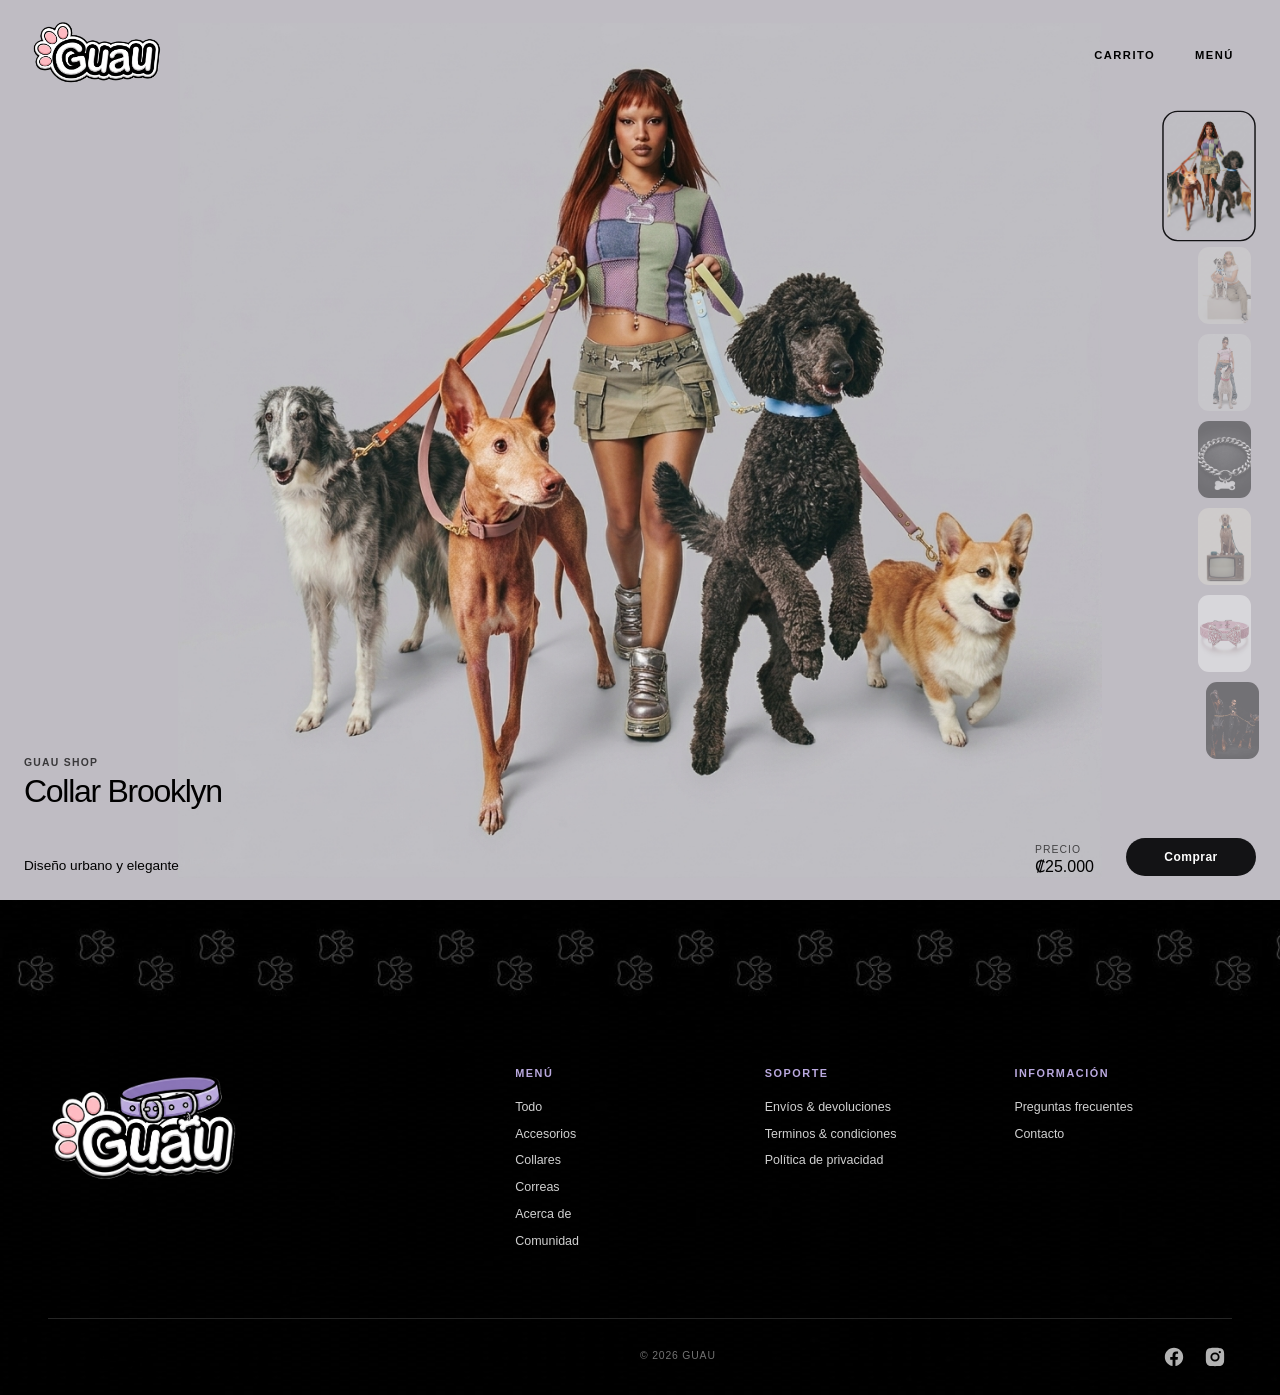
==== commit 1e6eed1e: "all-items section added" ====
--- a/index.html
+++ b/index.html
@@ -59,7 +59,7 @@
                     </p>
 
                     <div class="cart-panel__footer">
-                        <a href="/collections/all" class="cart-panel__shop-button">
+                        <a href="/pages/all" class="cart-panel__shop-button">
                             Explorar productos
                         </a>
                     </div>
@@ -86,12 +86,12 @@
         </div>
 
         <div class="menu-navigation">
-            <a class="menu-link" href="/collections/all">Todo</a>
-            <a class="menu-link" href="/collections/accessories">Accesorios</a>
-            <a class="menu-link" href="/collections/bundle-save">Paquete y Ahorro</a>
-            <a class="menu-link" href="/collections/collar">Collares</a>
-            <a class="menu-link" href="/collections/harness">Arneses</a>
-            <a class="menu-link" href="/collections/leash">Correas</a>
+            <a class="menu-link" href="/pages/all-items.html">Todo</a>
+            <a class="menu-link" href="/pages/accessories">Accesorios</a>
+            <a class="menu-link" href="/pages/bundle-save">Paquete y Ahorro</a>
+            <a class="menu-link" href="/pages/collar">Collares</a>
+            <a class="menu-link" href="/pages/harness">Arneses</a>
+            <a class="menu-link" href="/pages/leash">Correas</a>
         </div>
 
         <div class="menu-info">
@@ -101,34 +101,8 @@
 
 
     <div class="page-container">
-        <header class="site-header">
-            <div class="header-container">
-
-                <a href="/" class="site-logo-link" aria-label="Ir al inicio">
-                    <h1 class="site-logo">
-                        <img class="site-logo-image" width="115" height="27" src="/images/logo.png" alt="Logo">
-                    </h1>
-                </a>
-
-                <nav class="header-actions" aria-label="Acciones principales">
-
-                    <div class="menu-wrapper menu-wrapper-navigation">
-                        <div class="menu-trigger" data-trigger="mini-cart" role="button" tabindex="0">
-                            <span class="header-span">
-                                CARRITO
-                            </span>
-                        </div>
-                    </div>
-
-                    <div class="menu-wrapper menu-wrapper-navigation">
-                        <div class="menu-trigger" data-trigger="menu-content" role="button" tabindex="0">
-                            <span class="header-span">
-                                MENÚ
-                            </span>
-                        </div>
-                    </div>
-                </nav>
-            </div>
+        <header id="header-div" class="site-header">
+            <!-- DINAMIC CONTENT -->
         </header>
 
         <main role="main" id="swup" class="page-transition">
@@ -148,150 +122,8 @@
             </section>
         </main>
 
-        <!-- FOOTER -->
-        <footer class="footer">
-            <div class="container">
-                <div class="footer_inner">
-                    <div class="c-footer">
-                        <div class="layout">
-                            <div class="layout_item w-50">
-                                <div class="newsletter">
-                                    <img class="footer-logo" src="/images/footer-logo.png" alt="Footer logo">
-                                </div>
-                            </div>
-
-                            <div class="layout_item w-25">
-                                <nav class="c-nav-tool">
-                                    <h4 class="c-nav-tool_title">Menú</h4>
-                                    <ul class="c-nav-tool_list">
-                                        <li>
-                                            <a href="/collections/all" class="c-link">Todo</a>
-                                        </li>
-
-                                        <li>
-                                            <a href="/collections/all" class="c-link">Accesorios</a>
-                                        </li>
-
-                                        <li>
-                                            <a href="/pages/about-us" class="c-link">Collares</a>
-                                        </li>
-
-                                        <li>
-                                            <a href="/blogs/community" class="c-link">Correas</a>
-                                        </li>
-
-                                        <li>
-                                            <a href="/pages/about-us" class="c-link">Acerca de</a>
-                                        </li>
-
-                                        <li>
-                                            <a href="/blogs/community" class="c-link">Comunidad</a>
-                                        </li>
-                                    </ul>
-                                </nav>
-                            </div>
-
-                            <div class="layout_item w-25">
-                                <nav class="c-nav-tool">
-                                    <h4 class="c-nav-tool_title">Soporte</h4>
-                                    <ul class="c-nav-tool_list">
-
-                                        <li class="c-nav-tool_item">
-                                            <a href="/pages/shipping-returns" class="c-link">Envíos &amp;
-                                                devoluciones</a>
-                                        </li>
-
-                                        <li class="c-nav-tool_item">
-                                            <a href="/pages/terms-conditions" class="c-link">Terminos &amp;
-                                                condiciones</a>
-                                        </li>
-
-                                        <li class="c-nav-tool_item">
-                                            <a href="/pages/privacy-policy" class="c-link">Política de privacidad</a>
-                                        </li>
-                                    </ul>
-                                </nav>
-                            </div>
-
-                            <div class="layout_item w-25">
-                                <nav class="c-nav-tool">
-                                    <h4 class="c-nav-tool_title">Información</h4>
-                                    <ul class="c-nav-tool_list">
-                                        <li class="c-nav-tool_item">
-                                            <a href="/pages/help" class="c-link">Preguntas frecuentes</a>
-                                        </li>
-
-                                        <li class="c-nav-tool_item">
-                                            <a href="/pages/contact" class="c-link">Contacto</a>
-                                        </li>
-                                    </ul>
-                                </nav>
-                            </div>
-                        </div>
-                        <div class="layout c-2">
-                            <div class="layout_item w-50">
-                                <ul class="socials-div">
-                                    <li>
-                                        <svg class="footer-icon" xmlns="http://www.w3.org/2000/svg" viewBox="0 0 24 24"
-                                            width="32" height="32">
-                                            <path fill="none" d="M0 0h24v24H0z" />
-                                            <path
-                                                d="M12 6.654a6.786 6.786 0 0 1 2.596 5.344A6.786 6.786 0 0 1 12 17.34a6.786 6.786 0 0 1-2.596-5.343A6.786 6.786 0 0 1 12 6.654zm-.87-.582A7.783 7.783 0 0 0 8.4 12a7.783 7.783 0 0 0 2.728 5.926 6.798 6.798 0 1 1 .003-11.854zm1.742 11.854A7.783 7.783 0 0 0 15.6 12a7.783 7.783 0 0 0-2.73-5.928 6.798 6.798 0 1 1 .003 11.854z" />
-                                        </svg>
-                                    </li>
-                                    <li>
-                                        <svg class="footer-icon" xmlns="http://www.w3.org/2000/svg" viewBox="0 0 24 24"
-                                            width="32" height="32">
-                                            <path fill="none" d="M0 0h24v24H0z" />
-                                            <path
-                                                d="M1 4h22v2H1V4zm0 14h22v2H1v-2zm18.622-3.086l-.174-.87h-1.949l-.31.863-1.562.003c1.005-2.406 1.75-4.19 2.236-5.348.127-.303.353-.457.685-.455.254.002.669.002 1.245 0L21 14.912l-1.378.003zm-1.684-2.062h1.256l-.47-2.18-.786 2.18zM7.872 9.106l1.57.002-2.427 5.806-1.59-.001c-.537-2.07-.932-3.606-1.184-4.605-.077-.307-.23-.521-.526-.622-.263-.09-.701-.23-1.315-.419v-.16h2.509c.434 0 .687.21.769.64l.62 3.289 1.574-3.93zm3.727.002l-1.24 5.805-1.495-.002 1.24-5.805 1.495.002zM14.631 9c.446 0 1.01.138 1.334.267l-.262 1.204c-.293-.118-.775-.277-1.18-.27-.59.009-.954.256-.954.493 0 .384.632.578 1.284.999.743.48.84.91.831 1.378-.01.971-.831 1.929-2.564 1.929-.791-.012-1.076-.078-1.72-.306l.272-1.256c.656.274.935.361 1.495.361.515 0 .956-.207.96-.568.002-.257-.155-.384-.732-.702-.577-.317-1.385-.756-1.375-1.64C12.033 9.759 13.107 9 14.63 9z" />
-                                        </svg>
-                                    </li>
-                                    <li>
-                                        <svg class="footer-icon" xmlns="http://www.w3.org/2000/svg" viewBox="0 0 24 24"
-                                            width="32" height="32">
-                                            <path fill="none" d="M0 0h24v24H0z" />
-                                            <path
-                                                d="M20.067 8.478c.492.88.556 2.014.3 3.327-.74 3.806-3.276 5.12-6.514 5.12h-.5a.805.805 0 0 0-.794.68l-.04.22-.63 3.993-.032.17a.804.804 0 0 1-.794.679H7.72a.483.483 0 0 1-.477-.558L7.418 21h1.518l.95-6.02h1.385c4.678 0 7.75-2.203 8.796-6.502zm-2.96-5.09c.762.868.983 1.81.752 3.285-.019.123-.04.24-.062.36-.735 3.773-3.089 5.446-6.956 5.446H8.957c-.63 0-1.174.414-1.354 1.002l-.014-.002-.93 5.894H3.121a.051.051 0 0 1-.05-.06l2.598-16.51A.95.95 0 0 1 6.607 2h5.976c2.183 0 3.716.469 4.523 1.388z" />
-                                        </svg>
-                                    </li>
-                                </ul>
-                            </div>
-                            <div class="layout_item w-25">
-                                <div class="footer_copyright">
-                                    <p>&copy; 2026 GUAU</p>
-                                </div>
-
-                            </div>
-                            <div class="layout_item w-25"
-                                style="display:flex;justify-content: end;align-items: center;">
-                                <ul class="socials-div">
-                                    <li>
-                                        <a href="#">
-                                            <svg class="footer-icon" xmlns="http://www.w3.org/2000/svg"
-                                                viewBox="0 0 24 24" width="32" height="32">
-                                                <path fill="none" d="M0 0h24v24H0z" />
-                                                <path
-                                                    d="M12 2C6.477 2 2 6.477 2 12c0 4.991 3.657 9.128 8.438 9.879V14.89h-2.54V12h2.54V9.797c0-2.506 1.492-3.89 3.777-3.89 1.094 0 2.238.195 2.238.195v2.46h-1.26c-1.243 0-1.63.771-1.63 1.562V12h2.773l-.443 2.89h-2.33v6.989C18.343 21.129 22 16.99 22 12c0-5.523-4.477-10-10-10z" />
-                                            </svg>
-                                        </a>
-                                    </li>
-                                    <li>
-                                        <a href="#">
-                                            <svg class="footer-icon" xmlns="http://www.w3.org/2000/svg"
-                                                viewBox="0 0 24 24" width="32" height="32">
-                                                <path fill="none" d="M0 0h24v24H0z" />
-                                                <path
-                                                    d="M12 2c2.717 0 3.056.01 4.122.06 1.065.05 1.79.217 2.428.465.66.254 1.216.598 1.772 1.153a4.908 4.908 0 0 1 1.153 1.772c.247.637.415 1.363.465 2.428.047 1.066.06 1.405.06 4.122 0 2.717-.01 3.056-.06 4.122-.05 1.065-.218 1.79-.465 2.428a4.883 4.883 0 0 1-1.153 1.772 4.915 4.915 0 0 1-1.772 1.153c-.637.247-1.363.415-2.428.465-1.066.047-1.405.06-4.122.06-2.717 0-3.056-.01-4.122-.06-1.065-.05-1.79-.218-2.428-.465a4.89 4.89 0 0 1-1.772-1.153 4.904 4.904 0 0 1-1.153-1.772c-.248-.637-.415-1.363-.465-2.428C2.013 15.056 2 14.717 2 12c0-2.717.01-3.056.06-4.122.05-1.066.217-1.79.465-2.428a4.88 4.88 0 0 1 1.153-1.772A4.897 4.897 0 0 1 5.45 2.525c.638-.248 1.362-.415 2.428-.465C8.944 2.013 9.283 2 12 2zm0 5a5 5 0 1 0 0 10 5 5 0 0 0 0-10zm6.5-.25a1.25 1.25 0 0 0-2.5 0 1.25 1.25 0 0 0 2.5 0zM12 9a3 3 0 1 1 0 6 3 3 0 0 1 0-6z" />
-                                            </svg>
-                                        </a>
-                                    </li>
-                                </ul>
-                            </div>
-                        </div>
-                    </div>
-                </div>
-            </div>
+        <footer id="footer-div" class="footer">
+            <!-- DINAMIC CONTENT -->
         </footer>
     </div>
 
@@ -303,6 +135,9 @@
     <script src="/js/slider-data.js"></script>
     <script src="/js/slider-render.js"></script>
     <script src="/js/slider.js"></script>
+    
+    <script src="/layout/header.js"></script>
+    <script src="/layout/footer.js"></script>
 </body>
 
 </html>
--- a/css/header.css
+++ b/css/header.css
@@ -222,7 +222,7 @@
   padding: 0.5rem 0;
   color: #131315;
   font-size: 0.85rem;
-  font-weight: 500;
+  font-weight: 600;
   line-height: 1.4;
 }
 
@@ -301,7 +301,8 @@
 }
 
 .menu-info {
-  padding-bottom: 0.25rem;
+  padding-top: 12px;
+  border-top: 1px solid rgba(19, 19, 21, 0.2);
 }
 
 /* ==========================================
--- a/css/slider.css
+++ b/css/slider.css
@@ -19,27 +19,33 @@
 .hero-slide {
   position: relative;
   width: 100%;
+  height: 100vh;
+  overflow: hidden;
+  background-color: #f6f5f0;
+}
+
+.hero-slide-content {
+  position: relative;
+  width: 100%;
   height: 100%;
-  overflow: hidden;
-}
-
-.hero-slide-content {
-  position: relative;
+  background: inherit;
+}
+
+.hero-media {
+  position: relative;
+  display: flex;
+  align-items: center;
+  justify-content: center;
   width: 100%;
   height: 100%;
-}
-
-.hero-media {
-  display: block;
-  width: 100%;
-  height: 100%;
+  background: inherit;
 }
 
 .hero-image {
   display: block;
-  width: 100%;
-  height: 100%;
-  object-fit: cover;
+  width: 95%;
+  height: 95%;
+  object-fit: contain;
 }
 
 .swiper-nav {
--- a/css/cart.css
+++ b/css/cart.css
@@ -89,7 +89,7 @@
   padding: 0.5rem 0;
   color: #131315;
   font-size: 0.85rem;
-  font-weight: 500;
+  font-weight: 600;
   line-height: 1.4;
 }
 
--- a/css/footer.css
+++ b/css/footer.css
@@ -157,12 +157,13 @@
   width: 22px;
   height: 22px;
   margin: 0.4rem;
-  fill: rgba(255, 255, 255, 0.7);
-  transition: fill 0.25s ease;
+  opacity: 0.7;
+  filter: invert(1);
+  transition: opacity 0.25s ease-in;
 }
 
 .footer-icon:hover {
-  fill: #fff;
+  opacity: 1;
 }
 
 .footer_copyright {
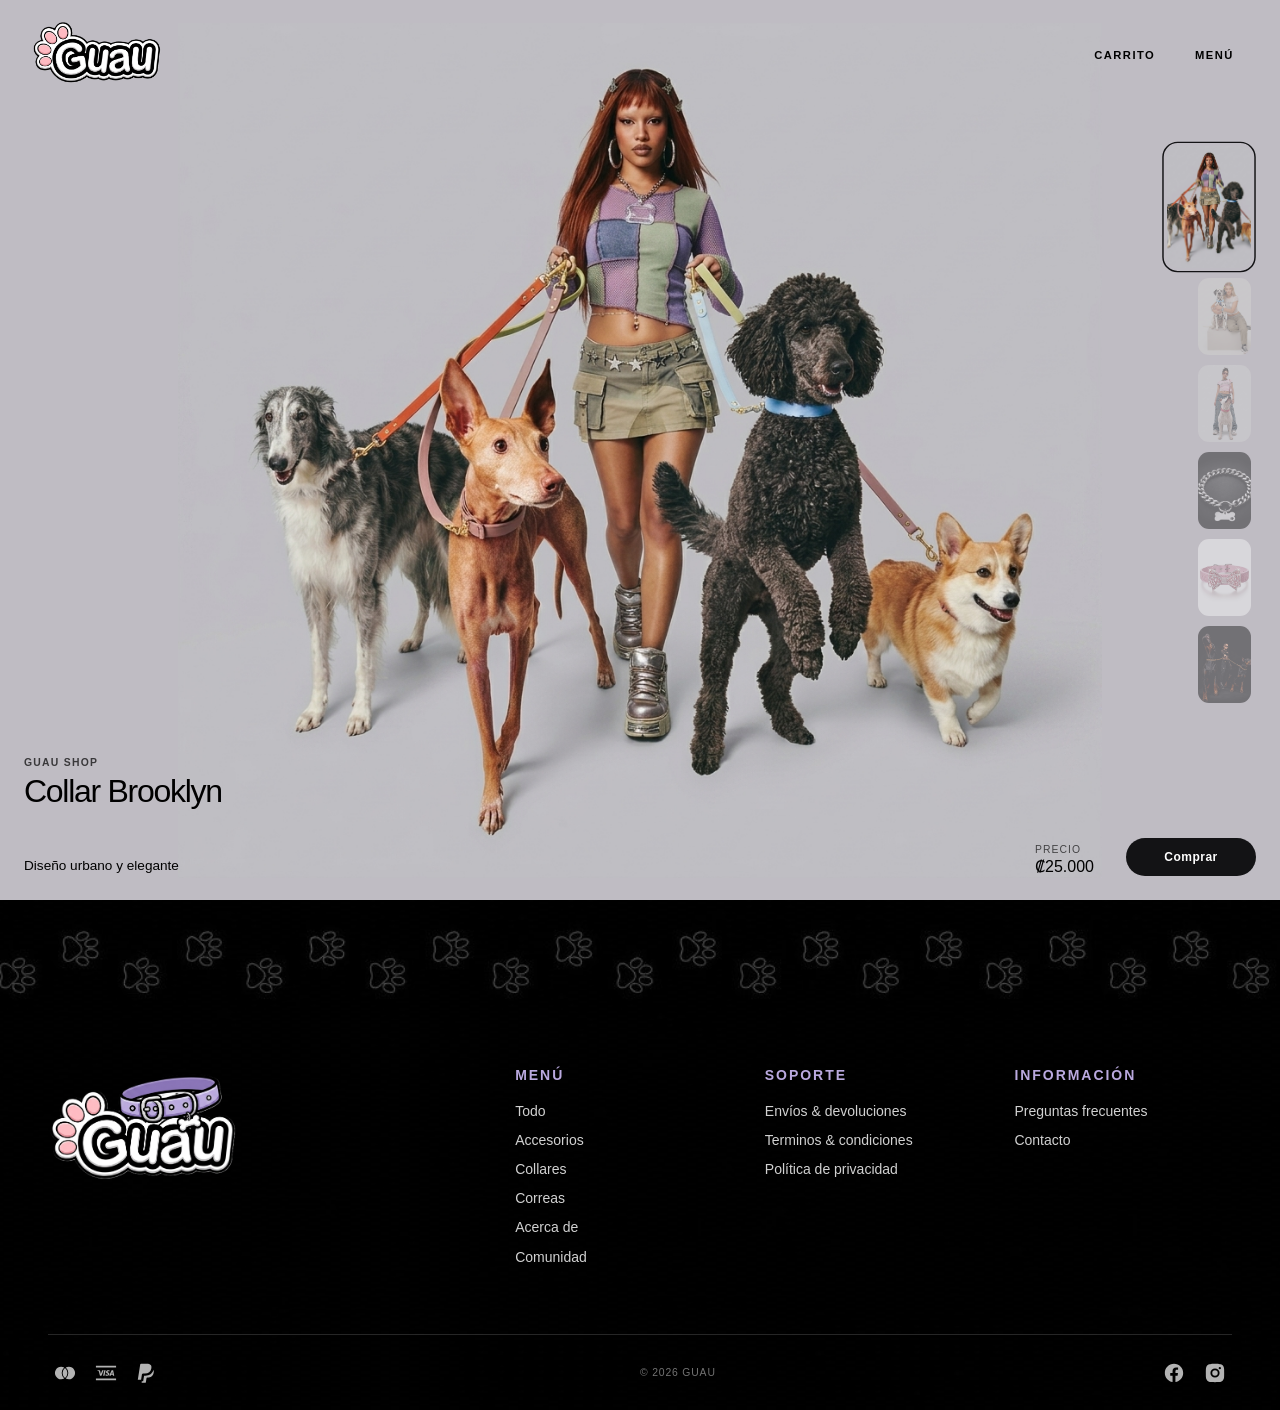
==== commit 85fd1671: "page transition" ====
--- a/index.html
+++ b/index.html
@@ -29,76 +29,10 @@
     <script src="//lunge.world/cdn/shop/t/2/assets/SwupBodyClassPlugin.min.js?v=13" type="text/javascript"></script>
 </head>
 
-<body class="template-index">
-    <div id="mini-cart" class="panel cart-panel">
-        <div class="cart-panel__content">
-            <div class="cart-panel__inner">
+<body>
+    <div id="mini-cart" class="panel cart-panel"></div>
 
-                <!-- Cart header -->
-                <div class="cart-panel__header">
-                    <p class="cart-panel__title">
-                        Carrito (<span id="cart-count">0</span>)
-                    </p>
-
-                    <button type="button" class="close-panel menu-close" aria-label="Cerrar carrito">
-                        <svg class="menu-close-icon" width="41" height="41" viewBox="0 0 41 41" fill="none"
-                            xmlns="http://www.w3.org/2000/svg">
-                            <rect width="41" height="41" rx="10" fill="black" />
-                            <rect x="25.9004" y="16.25" width="14" height="1.2" transform="rotate(135 25.9004 16.25)"
-                                fill="#F6F5F0" />
-                            <rect x="24.9004" y="26.25" width="14" height="1.2" transform="rotate(-135 24.9004 26.25)"
-                                fill="#F6F5F0" />
-                        </svg>
-                    </button>
-                </div>
-
-                <!-- Empty cart -->
-                <div class="cart-panel__empty empty-state">
-                    <p class="cart-panel__empty-message">
-                        Tu carrito está vacío
-                    </p>
-
-                    <div class="cart-panel__footer">
-                        <a href="/pages/all" class="cart-panel__shop-button">
-                            Explorar productos
-                        </a>
-                    </div>
-                </div>
-
-            </div>
-        </div>
-    </div>
-
-    <div id="menu-content" class="panel menu-panel">
-        <div class="menu-header">
-            <p class="menu-title">Menú</p>
-
-            <div class="close-panel menu-close" role="button" tabindex="0" aria-label="Cerrar menú">
-                <svg class="menu-close-icon" width="41" height="41" viewBox="0 0 41 41" fill="none"
-                    xmlns="http://www.w3.org/2000/svg">
-                    <rect width="41" height="41" rx="10" fill="black" />
-                    <rect x="25.9004" y="16.25" width="14" height="1.2" transform="rotate(135 25.9004 16.25)"
-                        fill="#F6F5F0" />
-                    <rect x="24.9004" y="26.25" width="14" height="1.2" transform="rotate(-135 24.9004 26.25)"
-                        fill="#F6F5F0" />
-                </svg>
-            </div>
-        </div>
-
-        <div class="menu-navigation">
-            <a class="menu-link" href="/pages/all-items.html">Todo</a>
-            <a class="menu-link" href="/pages/accessories">Accesorios</a>
-            <a class="menu-link" href="/pages/bundle-save">Paquete y Ahorro</a>
-            <a class="menu-link" href="/pages/collar">Collares</a>
-            <a class="menu-link" href="/pages/harness">Arneses</a>
-            <a class="menu-link" href="/pages/leash">Correas</a>
-        </div>
-
-        <div class="menu-info">
-            <a class="menu-link" href="/pages/about">Información</a>
-        </div>
-    </div>
-
+    <div id="menu-content" class="panel menu-panel"></div>
 
     <div class="page-container">
         <header id="header-div" class="site-header">
@@ -135,9 +69,13 @@
     <script src="/js/slider-data.js"></script>
     <script src="/js/slider-render.js"></script>
     <script src="/js/slider.js"></script>
+
+    <script src="/layout/header.js"></script>
+    <script src="/layout/menu.js"></script>
+    <script src="/layout/cart.js"></script>
+    <script src="/layout/footer.js"></script>
+    <script src="/js/page-transition.js"></script>
     
-    <script src="/layout/header.js"></script>
-    <script src="/layout/footer.js"></script>
 </body>
 
 </html>
--- a/css/base.css
+++ b/css/base.css
@@ -25,10 +25,11 @@
   text-size-adjust: none;
 }
 
-body,
-html {
+html,
+body {
   width: 100%;
-  height: 100%;
+  min-height: 100%;
+  overflow-x: hidden;
 }
 
 body {
@@ -61,12 +62,6 @@
   background: #000;
 }
 
-/* Firefox */
-html {
-  scrollbar-width: thin;
-  scrollbar-color: #131315 transparent;
-}
-
 h1,
 h2,
 h3,
@@ -94,3 +89,29 @@
 ul {
   list-style: none;
 }
+
+/* PAGE TRANSITIONS */
+
+body {
+  opacity: 1;
+  transition: opacity 0.4s ease;
+}
+
+body.page-enter {
+  opacity: 0;
+}
+
+body.page-leaving {
+  opacity: 0;
+}
+
+@media (prefers-reduced-motion: reduce) {
+  body {
+    transition: none;
+  }
+
+  body.page-enter,
+  body.page-leaving {
+    opacity: 1;
+  }
+}
--- a/css/header.css
+++ b/css/header.css
@@ -26,14 +26,11 @@
   display: inline-flex;
   align-items: center;
   text-decoration: none;
-  transition:
-    opacity 0.25s ease,
-    transform 0.25s ease;
+  transition: opacity 0.25s ease;
 }
 
 .site-logo-link:hover {
   opacity: 0.8;
-  transform: translateY(-1px);
 }
 
 .site-logo-image {
@@ -63,8 +60,7 @@
   padding: 0 0.65rem;
   cursor: pointer;
   user-select: none;
-  transition:
-    opacity 0.25s ease;
+  transition: opacity 0.25s ease;
 }
 
 .menu-trigger:hover {
@@ -97,84 +93,44 @@
   margin: 0.5rem;
   padding: 1rem;
   box-sizing: border-box;
-
+  position: fixed;
+  top: 0;
+  right: 0;
+  z-index: 9999;
   color: #131315;
+  border-radius: 12px;
   opacity: 0;
   visibility: hidden;
   pointer-events: none;
-
-  border-radius: 12px;
+  background-color: #f8f8f6;
+  box-shadow: 1.95px 1.95px 2.6px rgba(0, 0, 0, 0.15);
   transform: translateX(20px);
-
-  background-color: #fff;
-
   transition:
     opacity 0.3s ease,
     visibility 0.3s ease,
     transform 0.3s ease;
 }
 
-/* ==========================================
-   MENU PANEL
-========================================== */
-
-.menu-panel {
-  width: 360px;
-  max-width: calc(100vw - 2rem);
-  margin: 0.5rem;
-  padding: 1rem;
-  box-sizing: border-box;
-
+/* CART PANEL */
+
+.cart-panel {
+  width: 400px;
+  max-width: calc(100vw - 1rem);
+  height: 100vh;
   position: fixed;
   top: 0;
   right: 0;
   z-index: 9999;
-
-  color: #131315;
-  background-color: #fff;
-  border-radius: 12px;
-
+  box-sizing: border-box;
+  background: #fff;
   opacity: 0;
   visibility: hidden;
   pointer-events: none;
-
-  transform: translateX(20px);
-
-  transition:
-    opacity 0.3s ease,
-    visibility 0.3s ease,
-    transform 0.3s ease;
-}
-
-/* ==========================================
-   CART PANEL
-========================================== */
-
-.cart-panel {
-  width: 400px;
-  max-width: calc(100vw - 1rem);
-  height: 100vh;
-
-  position: fixed;
-  top: 0;
-  right: 0;
-  z-index: 9999;
-
-  box-sizing: border-box;
-
-  background: #fff;
-
-  opacity: 0;
-  visibility: hidden;
-  pointer-events: none;
-
   transform: translateX(calc(100% + 1rem));
-
   transition:
     transform 0.4s cubic-bezier(0.65, 0.05, 0.36, 1),
     opacity 0.4s ease,
     visibility 0.4s ease;
-
   -webkit-transform: translateX(calc(100% + 1rem));
   -webkit-transition:
     -webkit-transform 0.4s cubic-bezier(0.65, 0.05, 0.36, 1),
@@ -182,9 +138,7 @@
     visibility 0.4s ease;
 }
 
-/* ==========================================
-   MENU ABIERTO
-========================================== */
+/* MENU ABIERTO */
 
 .menu-panel.active {
   opacity: 1;
@@ -193,22 +147,17 @@
   transform: translateX(0);
 }
 
-/* ==========================================
-   CARRITO ABIERTO
-========================================== */
+/* CARRITO ABIERTO */
 
 .cart-panel.active {
   opacity: 1;
   visibility: visible;
   pointer-events: auto;
-
   transform: translateX(0);
   -webkit-transform: translateX(0);
 }
 
-/* ==========================================
-   MENU HEADER
-========================================== */
+/* MENU HEADER */
 
 .menu-header {
   display: flex;
@@ -261,43 +210,20 @@
   display: inline-flex;
   align-items: center;
   width: fit-content;
-
   margin-bottom: 0.5rem;
-
   color: #131315;
   font-size: 0.85rem;
   font-weight: 400;
   line-height: 1.5;
-
   text-decoration: none;
-
   transition:
     opacity 0.2s ease,
     transform 0.2s ease;
 }
 
-.menu-link::after {
-  content: "";
-
-  position: absolute;
-  left: 0;
-  bottom: 0;
-
-  width: 0;
-  height: 1px;
-
-  background-color: currentColor;
-
-  transition: width 0.25s ease;
-}
-
 .menu-link:hover {
   opacity: 0.7;
-  transform: translateX(3px);
-}
-
-.menu-link:hover::after {
-  width: 100%;
+  transform: translateX(2px);
 }
 
 .menu-info {
@@ -305,22 +231,15 @@
   border-top: 1px solid rgba(19, 19, 21, 0.2);
 }
 
-/* ==========================================
-   OVERLAY
-========================================== */
-
+/* OVERLAY */
 .panel-overlay {
   position: fixed;
   inset: 0;
-
   z-index: 9998;
-
   background: rgba(19, 19, 21, 0.45);
-
   opacity: 0;
   visibility: hidden;
   pointer-events: none;
-
   transition:
     opacity 0.4s ease,
     visibility 0.4s ease;
@@ -332,9 +251,7 @@
   pointer-events: auto;
 }
 
-/* ==========================================
-   HEADER COLORS
-========================================== */
+/* HEADER COLORS */
 
 .site-header.header-light .header-span {
   color: #000 !important;
--- a/css/slider.css
+++ b/css/slider.css
@@ -329,7 +329,7 @@
   }
 }
 
-.slider-thumbs .swiper-slide:not(:last-child) {
+.slider-thumbs .swiper-slide {
   margin-right: 8px;
 }
 
@@ -360,7 +360,7 @@
 .thumbnail-slider {
   position: absolute;
   right: 0;
-  bottom: 7.5rem;
+  bottom: 11rem;
   z-index: 99;
   display: none;
   padding: 1rem;
--- a/css/cart.css
+++ b/css/cart.css
@@ -3,28 +3,20 @@
   top: 0;
   right: 0;
   z-index: 10000;
-
   width: 360px;
   max-width: calc(100vw - 2rem);
   height: calc(100vh - 1rem);
-
   margin: 0.5rem;
-
   box-sizing: border-box;
-
-  background-color: #fff;
-  color: #131315;
-
+  background: #f8f8f6;
+  color: #131315;
   border-radius: 0.75rem;
-
   overflow: hidden;
-
   opacity: 0;
   visibility: hidden;
   pointer-events: none;
-
+  box-shadow: 1.95px 1.95px 2.6px rgba(0, 0, 0, 0.15);
   transform: translateX(20px);
-
   transition:
     opacity 0.3s ease,
     visibility 0.3s ease,
@@ -35,23 +27,20 @@
   opacity: 1;
   visibility: visible;
   pointer-events: auto;
-
   transform: translateX(0);
 }
 
 .cart-panel__content {
   width: 100%;
   height: 100%;
-
   overflow-y: auto;
   overflow-x: hidden;
-
   scrollbar-width: thin;
-  scrollbar-color: rgba(19, 19, 21, 0.25) transparent;
+  scrollbar-color: rgba(19, 19, 21, 0.2) transparent;
 }
 
 .cart-panel__content::-webkit-scrollbar {
-  width: 5px;
+  width: 4px;
 }
 
 .cart-panel__content::-webkit-scrollbar-track {
@@ -59,131 +48,341 @@
 }
 
 .cart-panel__content::-webkit-scrollbar-thumb {
-  background-color: rgba(19, 19, 21, 0.25);
+  background: rgba(19, 19, 21, 0.2);
   border-radius: 999px;
 }
 
 .cart-panel__inner {
+  display: flex;
+  flex-direction: column;
+  width: 100%;
+  min-height: 100%;
+  box-sizing: border-box;
+  padding: 1rem;
+}
+
+.cart-panel__header {
+  display: flex;
+  align-items: center;
+  justify-content: space-between;
+  width: 100%;
+  padding-bottom: 0.9rem;
+  border-bottom: 1px solid rgba(19, 19, 21, 0.15);
+}
+
+.cart-panel__title {
+  margin: 0;
+  padding: 0;
+  color: #131315;
+  font-size: 14px;
+  font-weight: 600;
+  line-height: 1.4;
+  letter-spacing: 0.05em;
+  text-transform: uppercase;
+}
+
+.cart-panel__title span {
+  color: #080808;
+  font-size: 14px;
+  font-weight: 600;
+}
+
+.close-panel.menu-close {
+  display: flex;
+  align-items: center;
+  justify-content: center;
+  width: 32px;
+  height: 32px;
+  padding: 0;
+  margin: 0;
+  border: 0;
+  background: transparent;
+  cursor: pointer;
+  opacity: 0.8;
+  transition:
+    opacity 0.2s ease,
+    transform 0.2s ease;
+}
+
+.close-panel.menu-close:hover {
+  opacity: 1;
+}
+
+.close-panel.menu-close:active {
+  transform: scale(0.92);
+}
+
+.close-panel.menu-close:focus-visible {
+  outline: 1px solid #131315;
+  outline-offset: 3px;
+  border-radius: 50%;
+}
+
+.menu-close-icon {
+  display: block;
+  width: 32px;
+  height: 32px;
+}
+
+.cart-panel__products {
+  display: flex;
+  flex-direction: column;
+  flex: 1 1 auto;
+  width: 100%;
+  min-height: 0;
+  padding: 0.25rem 0;
+  box-sizing: border-box;
+}
+
+.cart-item {
+  display: grid;
+  grid-template-columns: 92px 1fr;
+  width: 100%;
+  gap: 1rem;
+  padding: 1rem 0;
+  border-bottom: 1px solid rgba(19, 19, 21, 0.12);
+  box-sizing: border-box;
+}
+
+.cart-item:first-child {
+  padding-top: 0.9rem;
+}
+
+.cart-item:last-child {
+  border-bottom: 0;
+}
+
+.cart-item__image {
+  display: flex;
+  align-items: center;
+  justify-content: center;
+  width: 92px;
+  height: 105px;
+  overflow: hidden;
+  background: transparent;
+}
+
+.cart-item__image img {
+  display: block;
+  width: 100%;
+  height: 100%;
+  object-fit: contain;
+  mix-blend-mode: multiply;
+}
+
+.cart-item__info {
+  display: flex;
+  flex-direction: column;
+  min-width: 0;
+}
+
+.cart-item__top {
+  display: flex;
+  align-items: flex-start;
+  justify-content: space-between;
+  width: 100%;
+  gap: 0.5rem;
+}
+
+.cart-item__category {
+  display: block;
+  margin-bottom: 0.3rem;
+  color: #8a8a8a;
+  font-size: 0.48rem;
+  font-weight: 500;
+  line-height: 1;
+  letter-spacing: 0.12em;
+  text-transform: uppercase;
+}
+
+.cart-item__name {
+  max-width: 180px;
+  margin: 0;
+  padding: 0;
+  color: #131315;
+  font-size: 0.78rem;
+  font-weight: 600;
+  line-height: 1.3;
+}
+
+.cart-item__remove {
+  display: flex;
+  align-items: center;
+  justify-content: center;
+  flex: 0 0 auto;
+  width: 22px;
+  height: 22px;
+  padding: 0;
+  margin: -2px 0 0;
+  border: 0;
+  background: transparent;
+  color: #131315;
+  font-size: 1rem;
+  font-weight: 300;
+  line-height: 1;
+  cursor: pointer;
+  opacity: 0.45;
+  transition:
+    opacity 0.2s ease,
+    transform 0.2s ease;
+}
+
+.cart-item__remove:hover {
+  opacity: 1;
+}
+
+.cart-item__remove:active {
+  transform: scale(0.9);
+}
+
+.cart-item__remove:focus-visible {
+  outline: 1px solid #131315;
+  outline-offset: 2px;
+}
+
+.cart-item__variants {
+  display: flex;
+  flex-wrap: wrap;
+  align-items: center;
+  gap: 0.3rem;
+  margin-top: 0.5rem;
+}
+
+.cart-item__variant {
+  display: inline-flex;
+  align-items: center;
+  min-height: 18px;
+  padding: 0.18rem 0.35rem;
+  border: 1px solid rgba(19, 19, 21, 0.18);
+  border-radius: 3px;
+  background: transparent;
+  color: #666;
+  font-size: 0.48rem;
+  font-weight: 500;
+  line-height: 1;
+  text-transform: uppercase;
+}
+
+.cart-item__bottom {
+  display: flex;
+  align-items: flex-end;
+  justify-content: space-between;
+  gap: 0.5rem;
+  margin-top: auto;
+  padding-top: 0.8rem;
+}
+
+.cart-item__quantity {
+  display: flex;
+  align-items: center;
+  justify-content: space-between;
+  width: 70px;
+  height: 25px;
+  box-sizing: border-box;
+  border: 1px solid rgba(19, 19, 21, 0.25);
+  border-radius: 3px;
+  background: transparent;
+}
+
+.cart-item__quantity button {
+  display: flex;
+  align-items: center;
+  justify-content: center;
+  width: 23px;
+  height: 23px;
+  padding: 0;
+  border: 0;
+  background: transparent;
+  color: #131315;
+  font-size: 0.75rem;
+  font-weight: 400;
+  line-height: 1;
+  cursor: pointer;
+  transition:
+    background-color 0.15s ease,
+    color 0.15s ease;
+}
+
+.cart-item__quantity button:hover {
+  background: #131315;
+  color: #fff;
+}
+
+.cart-item__quantity span {
+  display: flex;
+  align-items: center;
+  justify-content: center;
+  min-width: 18px;
+  color: #131315;
+  font-size: 0.58rem;
+  font-weight: 600;
+  line-height: 1;
+}
+
+.cart-item__price {
+  color: #131315;
+  font-size: 0.68rem;
+  font-weight: 600;
+  line-height: 1;
+  white-space: nowrap;
+}
+
+.cart-panel__empty {
   display: flex;
   flex-direction: column;
   justify-content: space-between;
-
-  width: 100%;
-  min-height: 100%;
-
-  box-sizing: border-box;
-
-  padding: 1rem;
-}
-
-.cart-panel__header {
-  display: flex;
-  align-items: center;
-  justify-content: space-between;
-  width: 100%;
-  padding-bottom: 1rem;
-}
-
-.cart-panel__title {
+  flex: 1;
+  min-height: 0;
+  width: 100%;
+}
+
+.cart-panel__empty-message {
+  display: flex;
+  align-items: center;
+  justify-content: center;
+  flex: 1;
   margin: 0;
-  padding: 0.5rem 0;
-  color: #131315;
-  font-size: 0.85rem;
-  font-weight: 600;
-  line-height: 1.4;
-}
-
-.cart-panel__close:hover {
-  opacity: 0.7;
-}
-
-.cart-panel__close:active {
-  transform: scale(0.95);
-}
-
-.cart-panel__close:focus-visible {
-  outline: 2px solid #131315;
-  outline-offset: 3px;
-}
-
-.cart-panel__empty {
-  display: flex;
-  flex-direction: column;
-  justify-content: space-between;
-
-  flex: 1;
-
-  min-height: 0;
-
-  width: 100%;
-}
-
-.cart-panel__empty-message {
-  display: flex;
-  align-items: center;
-  justify-content: center;
-
-  flex: 1;
-
-  margin: 0;
-
   padding: 2rem 0;
-
-  color: #131315;
-
-  font-size: 0.85rem;
+  color: #666;
+  font-size: 0.75rem;
   font-weight: 400;
-
   line-height: 1.5;
-
   text-align: center;
 }
 
 .cart-panel__footer {
   width: 100%;
-
   margin-top: 0.5rem;
   padding-top: 1rem;
-
-  border-top: 1px solid rgba(19, 19, 21, 0.2);
+  border-top: 1px solid rgba(19, 19, 21, 0.15);
 }
 
 .cart-panel__shop-button {
   display: flex;
   align-items: center;
   justify-content: center;
-
-  width: 100%;
-  min-height: 46px;
-
+  width: 100%;
+  min-height: 44px;
   box-sizing: border-box;
-
-  padding: 0.75rem 1.25rem;
-
+  padding: 0.7rem 1.15rem;
   border-radius: 999px;
-
   background-color: #131315;
   color: #fff;
-
-  font-size: 0.75rem;
-  font-weight: 600;
-
+  font-size: 0.65rem;
+  font-weight: 500;
   line-height: 1.2;
-  letter-spacing: 0.04em;
-
+  letter-spacing: 0.05em;
   text-align: center;
   text-decoration: none;
-
+  text-transform: uppercase;
   cursor: pointer;
-
   transition:
     opacity 0.2s ease,
-    transform 0.2s ease,
-    background-color 0.2s ease;
+    transform 0.2s ease;
 }
 
 .cart-panel__shop-button:hover {
-  opacity: 0.85;
+  opacity: 0.8;
 }
 
 .cart-panel__shop-button:active {
@@ -191,16 +390,102 @@
 }
 
 .cart-panel__shop-button:focus-visible {
-  outline: 2px solid #131315;
+  outline: 1px solid #131315;
   outline-offset: 3px;
+}
+
+.cart-panel__summary {
+  flex: 0 0 auto;
+  width: 100%;
+  padding-top: 1rem;
+  border-top: 1px solid rgba(19, 19, 21, 0.15);
+}
+
+.cart-panel__subtotal {
+  display: flex;
+  align-items: center;
+  justify-content: space-between;
+  width: 100%;
+  margin-bottom: 0.8rem;
+}
+
+.cart-panel__subtotal span {
+  color: #777;
+  font-size: 0.6rem;
+  font-weight: 500;
+  line-height: 1.2;
+  letter-spacing: 0.08em;
+  text-transform: uppercase;
+}
+
+.cart-panel__subtotal strong {
+  color: #131315;
+  font-size: 0.8rem;
+  font-weight: 600;
+  line-height: 1.2;
+}
+
+.cart-panel__checkout {
+  display: flex;
+  align-items: center;
+  justify-content: center;
+  width: 100%;
+  min-height: 45px;
+  padding: 0.7rem 1.25rem;
+  border: 0;
+  border-radius: 999px;
+  box-sizing: border-box;
+  background: #131315;
+  color: #fff;
+  font-family: inherit;
+  font-size: 0.65rem;
+  font-weight: 500;
+  line-height: 1.2;
+  letter-spacing: 0.06em;
+  text-transform: uppercase;
+  cursor: pointer;
+  transition:
+    opacity 0.2s ease,
+    transform 0.2s ease;
+}
+
+.cart-panel__checkout:hover {
+  opacity: 0.8;
+}
+
+.cart-panel__checkout:active {
+  transform: scale(0.98);
+}
+
+.cart-panel__checkout:focus-visible {
+  outline: 1px solid #131315;
+  outline-offset: 3px;
+}
+
+.panel-overlay {
+  position: fixed;
+  inset: 0;
+  background: rgba(19, 19, 21, 0.12);
+  backdrop-filter: blur(1px);
+  opacity: 0;
+  visibility: hidden;
+  pointer-events: none;
+  transition:
+  opacity 0.3s ease,
+  visibility 0.3s ease;
+  z-index: 999;
+}
+
+.panel-overlay.is-visible {
+  opacity: 1;
+  visibility: visible;
+  pointer-events: auto;
 }
 
 @media screen and (min-width: 768px) {
   .cart-panel {
     width: 360px;
-
     margin: 0.75rem;
-
     height: calc(100vh - 1.5rem);
   }
 
@@ -212,9 +497,7 @@
 @media screen and (min-width: 1024px) {
   .cart-panel {
     width: 380px;
-
     margin: 0.75rem;
-
     height: calc(100vh - 1.5rem);
   }
 }
@@ -223,14 +506,10 @@
   .cart-panel {
     top: 0.5rem;
     right: 0.5rem;
-
     width: calc(100vw - 1rem);
     max-width: none;
-
     height: calc(100vh - 1rem);
-
     margin: 0;
-
     border-radius: 0.65rem;
   }
 
@@ -243,13 +522,38 @@
   }
 
   .cart-panel__title {
-    font-size: 0.8rem;
+    font-size: 0.7rem;
+  }
+
+  .cart-item {
+    grid-template-columns: 82px 1fr;
+    gap: 0.8rem;
+  }
+
+  .cart-item__image {
+    width: 82px;
+    height: 95px;
+  }
+
+  .cart-item__name {
+    font-size: 0.74rem;
+  }
+
+  .cart-item__category {
+    font-size: 0.45rem;
+  }
+
+  .cart-item__variant {
+    font-size: 0.46rem;
+  }
+
+  .cart-item__price {
+    font-size: 0.64rem;
   }
 
   .cart-panel__empty-message {
     padding: 1.5rem 0;
-
-    font-size: 0.8rem;
+    font-size: 0.72rem;
   }
 
   .cart-panel__footer {
@@ -257,9 +561,12 @@
   }
 
   .cart-panel__shop-button {
+    min-height: 43px;
+    font-size: 0.62rem;
+  }
+
+  .cart-panel__checkout {
     min-height: 44px;
-
-    font-size: 0.72rem;
   }
 }
 
@@ -267,10 +574,8 @@
   .cart-panel {
     top: 0.4rem;
     right: 0.4rem;
-
     width: calc(100vw - 0.8rem);
     height: calc(100vh - 0.8rem);
-
     border-radius: 0.6rem;
   }
 
@@ -279,26 +584,69 @@
   }
 
   .cart-panel__title {
-    font-size: 0.78rem;
+    font-size: 0.68rem;
+  }
+
+  .close-panel.menu-close,
+  .menu-close-icon {
+    width: 30px;
+    height: 30px;
+  }
+
+  .cart-item {
+    grid-template-columns: 72px 1fr;
+    gap: 0.7rem;
+  }
+
+  .cart-item__image {
+    width: 72px;
+    height: 84px;
+  }
+
+  .cart-item__name {
+    font-size: 0.7rem;
+  }
+
+  .cart-item__quantity {
+    width: 68px;
+    height: 25px;
+  }
+
+  .cart-item__quantity button {
+    width: 22px;
+    height: 23px;
+  }
+
+  .cart-item__price {
+    font-size: 0.6rem;
   }
 
   .cart-panel__empty-message {
-    font-size: 0.78rem;
+    font-size: 0.7rem;
   }
 
   .cart-panel__shop-button {
+    min-height: 41px;
+    padding: 0.65rem 1rem;
+    font-size: 0.6rem;
+  }
+
+  .cart-panel__subtotal strong {
+    font-size: 0.75rem;
+  }
+
+  .cart-panel__checkout {
     min-height: 42px;
-
-    padding: 0.7rem 1rem;
-
-    font-size: 0.7rem;
+    font-size: 0.6rem;
   }
 }
 
 @media (prefers-reduced-motion: reduce) {
   .cart-panel,
-  .cart-panel__close,
-  .cart-panel__shop-button {
+  .close-panel.menu-close,
+  .cart-panel__shop-button,
+  .cart-panel__checkout,
+  .panel-overlay {
     transition: none;
   }
 }
--- a/css/footer.css
+++ b/css/footer.css
@@ -75,7 +75,7 @@
 .c-nav-tool_title {
   margin: 0 0 1rem;
   color: var(--footer-accent);
-  font-size: 0.68rem;
+  font-size: 14px;
   font-weight: 600;
   line-height: 1;
   letter-spacing: 0.14em;
@@ -101,7 +101,7 @@
   align-items: center;
   padding: 0.18rem 0;
   color: rgba(255, 255, 255, 0.82);
-  font-size: 0.78rem;
+  font-size: 14px;
   font-weight: 400;
   line-height: 1.5;
   text-decoration: none;
@@ -110,24 +110,9 @@
     transform 0.25s ease;
 }
 
-.c-link::after {
-  content: "";
-  position: absolute;
-  left: 0;
-  bottom: 0;
-  width: 0;
-  height: 1px;
-  background-color: var(--light);
-  transition: width 0.3s ease;
-}
-
 .c-link:hover {
   color: #fff;
-  transform: translateX(3px);
-}
-
-.c-link:hover::after {
-  width: 100%;
+  transform: translateX(2px);
 }
 
 .c-2 {
@@ -262,7 +247,7 @@
   }
 
   .c-nav-tool_title {
-    margin-bottom: 0.85rem;
+    margin-bottom: 13px;
     font-size: 0.62rem;
   }
 
